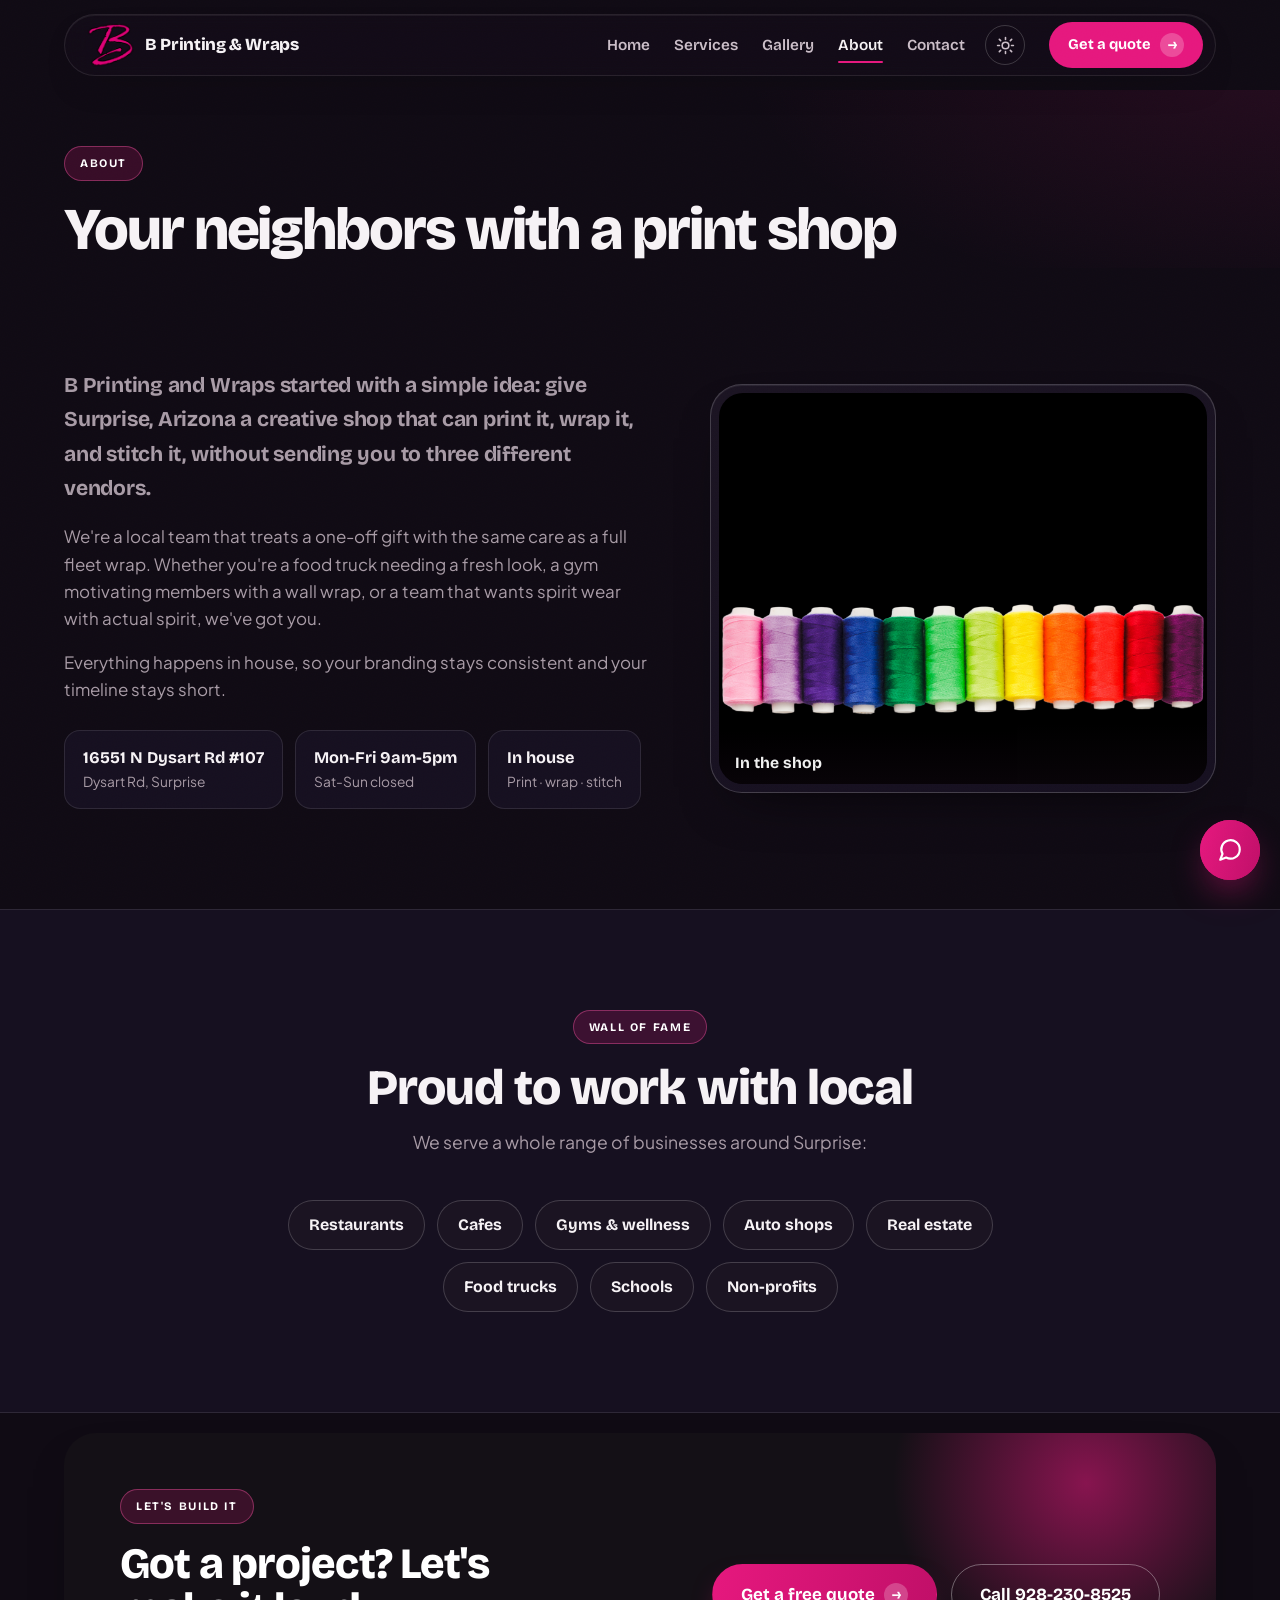
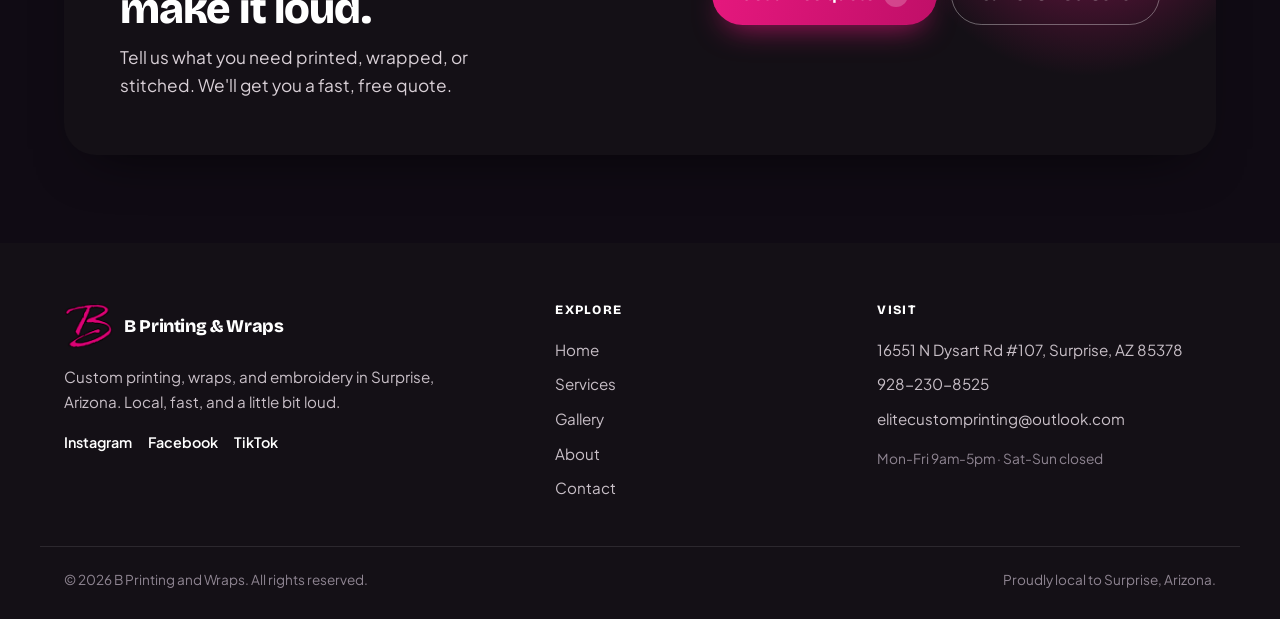
==== about.html @ 2b303f21 "Services page: replace alternating rows with a 2-up .prod-grid of product cards (1-col on mobile) - " ====
<!doctype html><html lang="en"><head>
<meta charset="utf-8"><meta name="viewport" content="width=device-width,initial-scale=1">
<title>About | B Printing and Wraps</title><meta name="description" content="B Printing and Wraps is a local print, wrap, and embroidery shop in Surprise, Arizona. Meet the team behind the work.">
<link rel="canonical" href="https://bwraps1.com/about.html">
<meta name="robots" content="index,follow">
<meta property="og:title" content="About | B Printing and Wraps"><meta property="og:description" content="B Printing and Wraps is a local print, wrap, and embroidery shop in Surprise, Arizona. Meet the team behind the work.">
<meta property="og:type" content="website"><meta property="og:url" content="https://bwraps1.com/about.html">
<meta property="og:site_name" content="B Printing and Wraps"><meta property="og:image" content="https://bwraps1.com/assets/storefront.jpg">
<meta property="og:locale" content="en_US"><meta name="theme-color" content="#e6187e">
<meta name="twitter:card" content="summary_large_image">
<meta name="twitter:title" content="About | B Printing and Wraps"><meta name="twitter:description" content="B Printing and Wraps is a local print, wrap, and embroidery shop in Surprise, Arizona. Meet the team behind the work.">
<meta name="twitter:image" content="https://bwraps1.com/assets/storefront.jpg">
<link rel="icon" href="assets/logo-az.png">
<link rel="preconnect" href="https://fonts.googleapis.com">
<link rel="preconnect" href="https://fonts.gstatic.com" crossorigin>
<link href="https://fonts.googleapis.com/css2?family=Bricolage+Grotesque:opsz,wght@12..96,600;12..96,700;12..96,800&family=Plus+Jakarta+Sans:wght@400;500;600;700&display=swap" rel="stylesheet">
<link rel="stylesheet" href="styles.css?v=26">
<script type="application/ld+json">{"@context":"https://schema.org","@type":["LocalBusiness","Store"],"@id":"https://bwraps1.com/#business","name":"B Printing and Wraps","description":"Custom printing, wraps, and embroidery in Surprise, Arizona.","image":"https://bwraps1.com/assets/storefront.jpg","logo":"https://bwraps1.com/assets/logo-mark.png","url":"https://bwraps1.com/","telephone":"+19282308525","email":"elitecustomprinting@outlook.com","priceRange":"$$","address":{"@type":"PostalAddress","streetAddress":"16551 N Dysart Rd #107","addressLocality":"Surprise","addressRegion":"AZ","postalCode":"85378","addressCountry":"US"},"areaServed":{"@type":"City","name":"Surprise"},"hasMap":"https://maps.app.goo.gl/eGQwKDuvYefatZDTA","openingHoursSpecification":[{"@type":"OpeningHoursSpecification","dayOfWeek":["Monday","Tuesday","Wednesday","Thursday","Friday"],"opens":"09:00","closes":"17:00"}],"sameAs":["https://www.instagram.com/bprinting_/","https://www.facebook.com/bprintingandwraps","https://www.tiktok.com/@luckstitch"],"aggregateRating":{"@type":"AggregateRating","ratingValue":"5.0","reviewCount":"20"}}</script>
<script>(function(){try{var t=localStorage.getItem("theme")||"dark";document.documentElement.setAttribute("data-theme",t);}catch(e){}})();</script>
</head><body class="about">
<a class="skip" href="#main">Skip to content</a><div class="nav-shell"><header class="nav"><div class="nav-in">
  <a class="brand " href="index.html" aria-label="B Printing and Wraps home"><img src="assets/logo-mark.png" alt="" width="863" height="810"><span class="brand-name">B&nbsp;Printing&nbsp;&amp;&nbsp;Wraps</span></a>
  <nav class="nav-links"><a href="index.html">Home</a><a href="services.html">Services</a><a href="gallery.html">Gallery</a><a href="about.html" class="active">About</a><a href="contact.html">Contact</a></nav>
  <button class="theme-toggle" type="button" aria-label="Toggle dark mode" title="Toggle theme"><svg class="sun" viewBox="0 0 24 24" aria-hidden="true"><circle cx="12" cy="12" r="4.2"/><path d="M12 2v2.4M12 19.6V22M4.2 4.2l1.7 1.7M18.1 18.1l1.7 1.7M2 12h2.4M19.6 12H22M4.2 19.8l1.7-1.7M18.1 5.9l1.7-1.7"/></svg><svg class="moon" viewBox="0 0 24 24" aria-hidden="true"><path d="M20 14.5A8 8 0 1 1 9.5 4a6.5 6.5 0 0 0 10.5 10.5Z"/></svg></button>
  <a class="btn btn-primary btn-sm nav-cta cta-anim" href="contact.html">Get a quote<span class="btn-ic">&rarr;</span></a>
  <button class="burger" aria-label="Menu" aria-expanded="false"><span></span><span></span><span></span></button>
</div></header></div>
<div class="mobile-menu" id="mobile-menu"><a href="index.html">Home</a><a href="services.html">Services</a><a href="gallery.html">Gallery</a><a href="about.html">About</a><a href="contact.html">Contact</a><a class="btn btn-primary cta-anim" href="contact.html">Get a quote<span class="btn-ic">&rarr;</span></a></div>
<main id="main">
<section class="page-hero"><div class="wrap reveal">
  <span class="eyebrow">About</span><h1>Your neighbors with a print shop</h1>
</div></section>
<section class="section"><div class="wrap about-in">
  <div class="about-copy reveal">
    <p class="lead">B Printing and Wraps started with a simple idea: give Surprise, Arizona a creative shop that can print it, wrap it, and stitch it, without sending you to three different vendors.</p>
    <p>We're a local team that treats a one-off gift with the same care as a full fleet wrap. Whether you're a food truck needing a fresh look, a gym motivating members with a wall wrap, or a team that wants spirit wear with actual spirit, we've got you.</p>
    <p>Everything happens in house, so your branding stays consistent and your timeline stays short.</p>
    <div class="about-facts">
      <div><strong>16551 N Dysart Rd #107</strong><span>Dysart Rd, Surprise</span></div>
      <div><strong>Mon-Fri 9am-5pm</strong><span>Sat-Sun closed</span></div>
      <div><strong>In house</strong><span>Print · wrap · stitch</span></div>
    </div>
  </div>
  <div class="about-art reveal d1"><div class="art-frame"><figure class="tile" data-cat="embroidery">
      <img src="assets/emb-thread.png" alt="In the shop" loading="lazy">
      <figcaption>In the shop</figcaption></figure></div></div>
</div></section>
<section class="section band"><div class="wrap">
  <div class="sec-head center reveal"><span class="eyebrow">Wall of Fame</span><h2>Proud to work with local</h2>
    <p>We serve a whole range of businesses around Surprise:</p></div>
  <div class="fame reveal"><span class="fame-chip">Restaurants</span><span class="fame-chip">Cafes</span><span class="fame-chip">Gyms & wellness</span><span class="fame-chip">Auto shops</span><span class="fame-chip">Real estate</span><span class="fame-chip">Food trucks</span><span class="fame-chip">Schools</span><span class="fame-chip">Non-profits</span></div>
</div></section>
</main><section class="cta-band"><div class="wrap"><div class="cta-card reveal">
  <div class="cta-copy">
    <span class="eyebrow eyebrow-light">Let's build it</span>
    <h2>Got a project? Let's make it loud.</h2>
    <p>Tell us what you need printed, wrapped, or stitched. We'll get you a fast, free quote.</p>
  </div>
  <div class="cta-btns"><a class="btn btn-glow btn-lg cta-anim" href="contact.html">Get a free quote<span class="btn-ic">&rarr;</span></a>
  <a class="btn btn-ghost-light btn-lg" href="tel:+19282308525">Call 928-230-8525</a></div>
</div></div></section><footer><div class="wrap foot-grid">
  <div class="foot-brand">
    <a class="brand brand-foot" href="index.html" aria-label="B Printing and Wraps home"><img src="assets/logo-mark.png" alt="" width="863" height="810"><span class="brand-name">B&nbsp;Printing&nbsp;&amp;&nbsp;Wraps</span></a>
    <p>Custom printing, wraps, and embroidery in Surprise, Arizona. Local, fast, and a little bit loud.</p>
    <div class="foot-social">
      <a href="https://www.instagram.com/bprinting_/" target="_blank" rel="noopener" aria-label="Instagram">Instagram</a>
      <a href="https://www.facebook.com/bprintingandwraps" target="_blank" rel="noopener" aria-label="Facebook">Facebook</a>
      <a href="https://www.tiktok.com/@luckstitch" target="_blank" rel="noopener" aria-label="TikTok">TikTok</a>
    </div>
  </div>
  <div class="foot-col"><h5>Explore</h5><a href="index.html">Home</a><a href="services.html">Services</a><a href="gallery.html">Gallery</a><a href="about.html">About</a><a href="contact.html">Contact</a></div>
  <div class="foot-col"><h5>Visit</h5>
    <a href="https://maps.app.goo.gl/eGQwKDuvYefatZDTA" target="_blank" rel="noopener">16551 N Dysart Rd #107, Surprise, AZ 85378</a>
    <a href="tel:+19282308525">928-230-8525</a>
    <a href="mailto:elitecustomprinting@outlook.com">elitecustomprinting@outlook.com</a>
    <span class="foot-note">Mon-Fri 9am-5pm &middot; Sat-Sun closed</span>
  </div>
</div>
<div class="legal wrap"><span>&copy; 2026 B Printing and Wraps. All rights reserved.</span><span>Proudly local to Surprise, Arizona.</span></div>
</footer>
<div class="cw" id="cw">
  <div class="cw-nudge" id="cw-nudge" hidden>
    <button class="cw-nudge-x" id="cw-nudge-x" type="button" aria-label="Dismiss">&times;</button>
    <button class="cw-nudge-open" id="cw-nudge-open" type="button">Questions about pricing or turnaround? I can help &#128075;</button>
  </div>
  <button class="cw-bubble" id="cw-bubble" type="button" aria-label="Open the B Printing assistant" aria-expanded="false" aria-controls="cw-panel">
    <svg class="cw-i cw-i-chat" viewBox="0 0 24 24" aria-hidden="true"><path d="M21 11.5a8.5 8.5 0 0 1-12.6 7.4L3 21l2.1-5.4A8.5 8.5 0 1 1 21 11.5Z"/></svg>
    <svg class="cw-i cw-i-x" viewBox="0 0 24 24" aria-hidden="true"><path d="M6 6l12 12M18 6L6 18"/></svg>
  </button>
  <div class="cw-panel" id="cw-panel" role="dialog" aria-modal="false" aria-labelledby="cw-title" hidden>
    <div class="cw-head">
      <span class="cw-avatar" aria-hidden="true">B</span>
      <div class="cw-head-t"><strong id="cw-title">B Printing Assistant</strong><span><span class="cw-dot"></span> Ask about pricing, services, or hours</span></div>
      <button class="cw-x-btn" id="cw-close" type="button" aria-label="Close chat"><svg viewBox="0 0 24 24" aria-hidden="true"><path d="M6 6l12 12M18 6L6 18"/></svg></button>
    </div>
    <div class="cw-log" id="cw-log" role="log" aria-live="polite" aria-label="Chat messages"></div>
    <form class="cw-form" id="cw-form" autocomplete="off">
      <label for="cw-input" class="sr-only">Type your message</label>
      <input id="cw-input" class="cw-input" type="text" placeholder="Type your message..." maxlength="600" autocomplete="off">
      <button class="cw-send" id="cw-send" type="submit" aria-label="Send message"><svg viewBox="0 0 24 24" aria-hidden="true"><path d="M5 12h14M13 6l6 6-6 6"/></svg></button>
    </form>
    <p class="cw-note">Demo assistant. Don't share passwords or card numbers.</p>
  </div>
</div>
<script src="app.js?v=3"></script>
<script src="chat.js?v=4"></script></body></html>
---- styles.css ----
/* B Printing and Wraps - theme v2: electric pink + ink + warm white, photo-forward.
   Palette pulled from the real logo (hot magenta script "B" + black). */
*{margin:0;padding:0;box-sizing:border-box}
:root{
  color-scheme:light;
  --ink:#151016; --ink-soft:#3a3340; --paper:#ffffff; --surface:#ffffff; --paper2:#faf6f8; --band:#fdeef6; --night:#141016;
  --nav-bg:rgba(255,255,255,.72); --nav-border:rgba(255,255,255,.7); --btn-solid:var(--ink);
  --pink:#e6187e; --pink-deep:#c00f68; --pink-soft:#ff5aa8; --az:#c8102e; --copper:#c26a1b;
  --muted:#726a76; --line:#efe7ed; --line-2:#e6dbe4;
  --disp:'Bricolage Grotesque',system-ui,sans-serif; --body:'Plus Jakarta Sans',system-ui,sans-serif;
  --wrap:1200px; --r:16px; --r-lg:24px; --r-xl:32px;
  --ease:cubic-bezier(.22,.61,.36,1); --spring:cubic-bezier(.34,1.56,.64,1);
  --grad:linear-gradient(105deg,var(--pink),var(--pink-deep));
  --shadow:0 22px 50px -28px rgba(60,20,45,.4);
  --shadow-soft:0 14px 40px -24px rgba(60,20,45,.35);
}
html{scroll-behavior:smooth}
body{font-family:var(--body);color:var(--ink);background:var(--paper);line-height:1.62;-webkit-font-smoothing:antialiased;overflow-x:hidden}
/* subtle film-grain overlay for premium physical texture (fixed, non-interactive) */
body::after{content:"";position:fixed;inset:0;pointer-events:none;z-index:9999;opacity:.035;mix-blend-mode:soft-light;
  background-image:url("data:image/svg+xml,%3Csvg xmlns='http://www.w3.org/2000/svg' width='150' height='150'%3E%3Cfilter id='n'%3E%3CfeTurbulence type='fractalNoise' baseFrequency='0.8' numOctaves='2' stitchTiles='stitch'/%3E%3C/filter%3E%3Crect width='100%25' height='100%25' filter='url(%23n)'/%3E%3C/svg%3E")}
:root[data-theme="dark"] body::after{opacity:.06}
.wrap{max-width:var(--wrap);margin:0 auto;padding:0 24px}
h1,h2,h3,h4,h5{font-family:var(--disp);line-height:1.04;letter-spacing:-.02em;font-weight:800}
a{color:inherit;text-decoration:none}
img{max-width:100%;display:block}
.center{text-align:center}
section{scroll-margin-top:92px}
.skip{position:absolute;left:-999px;top:0;background:var(--ink);color:#fff;padding:10px 16px;border-radius:0 0 10px 0;z-index:200}
.skip:focus{left:0}
:focus-visible{outline:2.5px solid var(--pink);outline-offset:3px;border-radius:6px}

/* ---- buttons ---- */
.btn{position:relative;display:inline-flex;align-items:center;gap:9px;font-family:var(--disp);font-weight:700;font-size:.98rem;
  padding:13px 22px;border-radius:100px;border:1.5px solid transparent;cursor:pointer;
  transition:transform .4s var(--ease),box-shadow .4s var(--ease),background .3s,color .3s;will-change:transform}
.btn-sm{padding:10px 18px;font-size:.92rem}
.btn-lg{padding:16px 28px;font-size:1.06rem}
.btn-ic{display:inline-grid;place-items:center;width:24px;height:24px;border-radius:100px;background:rgba(255,255,255,.22);
  font-size:.9rem;transition:transform .4s var(--spring)}
.btn:hover .btn-ic{transform:translate(3px,-1px)}
.btn:active{transform:scale(.97)}
.btn-primary{background:var(--btn-solid);color:#fff}
.btn-primary:hover{background:var(--pink);box-shadow:0 16px 32px -14px rgba(230,24,126,.6);transform:translateY(-2px)}
.btn-glow{background:var(--grad);color:#fff;box-shadow:0 14px 30px -12px rgba(230,24,126,.7)}
.btn-glow:hover{transform:translateY(-2px);box-shadow:0 20px 40px -12px rgba(230,24,126,.85)}
.btn-ghost{background:transparent;border-color:var(--line-2);color:var(--ink)}
.btn-ghost:hover{border-color:var(--ink);transform:translateY(-2px)}
.btn-ghost .btn-ic{background:rgba(21,16,22,.08)}
.btn-ghost-light{background:transparent;border-color:rgba(255,255,255,.35);color:#fff}
.btn-ghost-light:hover{background:rgba(255,255,255,.12);transform:translateY(-2px)}
.btn-dark{background:var(--btn-solid);color:#fff}
.btn-dark:hover{background:var(--pink);transform:translateY(-2px);box-shadow:0 16px 32px -14px rgba(230,24,126,.6)}

/* ---- nav (floating glass pill) ---- */
.nav-shell{position:sticky;top:0;z-index:100;padding:14px 0;pointer-events:none}
.nav{max-width:var(--wrap);margin:0 auto;pointer-events:auto}
.nav-in{display:flex;align-items:center;gap:20px;height:62px;padding:0 12px 0 22px;margin:0 24px;
  background:var(--nav-bg);backdrop-filter:blur(16px) saturate(1.4);-webkit-backdrop-filter:blur(16px) saturate(1.4);
  border:1px solid var(--nav-border);box-shadow:var(--shadow-soft),inset 0 1px 0 rgba(255,255,255,.6);border-radius:100px}
.brand{display:inline-flex;align-items:center;gap:11px}
.brand img{height:44px;width:auto}
.brand-name{font-family:var(--disp);font-weight:800;font-size:1.06rem;letter-spacing:-.02em;color:var(--ink);line-height:1.05;white-space:nowrap}
.nav-links{display:flex;align-items:center;gap:24px;margin-left:auto}
.nav-links a{font-family:var(--disp);font-weight:600;color:var(--ink-soft);font-size:.96rem;position:relative;transition:color .25s}
.nav-links a::after{content:"";position:absolute;left:0;right:100%;bottom:-6px;height:2px;background:var(--pink);border-radius:2px;transition:right .3s var(--ease)}
.nav-links a:hover,.nav-links a.active{color:var(--ink)}
.nav-links a:hover::after,.nav-links a.active::after{right:0}
.nav-cta{margin-left:4px}
.burger{display:none;flex-direction:column;gap:5px;background:none;border:0;cursor:pointer;padding:10px}
.burger span{width:24px;height:2.5px;background:var(--ink);border-radius:2px;transition:.35s var(--ease)}
.mobile-menu{display:none;flex-direction:column;gap:2px;padding:14px 32px 24px;background:var(--surface);backdrop-filter:blur(16px);border-bottom:1px solid var(--line);position:sticky;top:90px;z-index:99}
.mobile-menu a:not(.btn){padding:13px 0;font-family:var(--disp);font-weight:600;border-bottom:1px solid var(--line)}
.mobile-menu .btn{margin-top:14px;justify-content:center}
body.menu-open .mobile-menu{display:flex}
body.menu-open .burger span:nth-child(1){transform:translateY(7.5px) rotate(45deg)}
body.menu-open .burger span:nth-child(2){opacity:0}
body.menu-open .burger span:nth-child(3){transform:translateY(-7.5px) rotate(-45deg)}

/* ---- shared bits ---- */
.eyebrow{display:inline-flex;align-items:center;gap:8px;font-family:var(--disp);font-weight:700;font-size:.72rem;letter-spacing:.14em;text-transform:uppercase;
  color:var(--pink-deep);background:var(--band);border:1px solid rgba(230,24,126,.3);padding:7px 15px;border-radius:100px;margin-bottom:18px}
.eyebrow .dot{width:7px;height:7px;border-radius:100px;background:var(--pink);box-shadow:0 0 0 4px rgba(230,24,126,.18)}
.eyebrow-light{color:#fff;background:rgba(255,255,255,.15);border-color:rgba(255,255,255,.25)}
[data-theme="dark"] .eyebrow{color:#fff;background:rgba(230,24,126,.18);border-color:rgba(255,90,168,.4)}
.section{padding:100px 0}
.band{background:var(--paper2);border-block:1px solid var(--line)}
.sec-head{margin-bottom:44px}
.sec-head.center{text-align:center}
.sec-head h2{font-size:clamp(2rem,4.6vw,3.1rem);text-wrap:balance}
.sec-head p{color:var(--muted);font-size:1.1rem;margin-top:14px;max-width:64ch}
.sec-head.center p{margin-inline:auto}
.sample-note{font-size:.9rem;color:var(--pink-deep);font-weight:600}

/* ---- hero ---- */
.hero{position:relative;overflow:hidden;padding:40px 0 20px;
  background:radial-gradient(1100px 520px at 12% -8%,rgba(230,24,126,.10),transparent 58%),radial-gradient(900px 480px at 102% 4%,rgba(255,90,168,.12),transparent 55%)}
.hero::before,.hero::after{content:"";position:absolute;border-radius:50%;filter:blur(70px);z-index:0;pointer-events:none}
.hero::before{width:400px;height:400px;background:rgba(230,24,126,.14);top:-140px;left:-90px}
.hero::after{width:340px;height:340px;background:rgba(255,90,168,.16);top:-40px;right:-70px}
.hero-in{position:relative;z-index:1}
/* padding-block (not the shorthand) so .wrap's side padding survives - the shorthand
   was zeroing it out and letting hero content run off both screen edges on mobile */
.hero-in{display:grid;grid-template-columns:1.06fr .94fr;gap:56px;align-items:center;padding-block:56px 72px}
.hero-copy h1{font-size:clamp(2.6rem,6vw,4.5rem);letter-spacing:-.035em;margin:8px 0 20px;text-wrap:balance}
.hero-copy .hl{color:var(--pink);position:relative;white-space:nowrap}
.hero-copy>p{font-size:1.18rem;color:var(--muted);max-width:46ch}
/* hero "come see us" invite: label + maps-linked address + hours */
.hero-visit{margin-top:20px;display:flex;flex-direction:column;gap:2px;line-height:1.5}
.hero-visit strong{font-family:var(--disp);font-weight:800;font-size:.76rem;letter-spacing:.12em;text-transform:uppercase;color:var(--pink-deep);margin-bottom:5px}
[data-theme="dark"] .hero-visit strong{color:var(--pink-soft)}
.hero-visit a{color:var(--ink);font-weight:600;transition:color .25s}
.hero-visit a:hover{color:var(--pink)}
.hero-visit span{color:var(--muted);font-size:.95rem}
.hero-btns{display:flex;gap:14px;flex-wrap:wrap;margin:28px 0 24px}
.hero-strip{display:flex;flex-wrap:wrap;gap:9px}
.hero-strip span{font-family:var(--disp);font-weight:600;font-size:.85rem;background:var(--surface);border:1px solid var(--line-2);padding:8px 15px;border-radius:100px;box-shadow:var(--shadow-soft)}
/* hero art: bezel-framed real photo + floating accents */
.hero-art{position:relative}
.hero-frame{padding:8px;background:linear-gradient(160deg,var(--surface),var(--paper2));border:1px solid var(--line-2);
  border-radius:var(--r-xl);box-shadow:var(--shadow);transform:rotate(1.4deg);transition:transform .6s var(--ease)}
.hero-frame img{border-radius:calc(var(--r-xl) - 8px);aspect-ratio:4/3;object-fit:cover;width:100%;height:auto}
.hero-art:hover .hero-frame{transform:rotate(0)}
.hero-badge{position:absolute;left:-18px;bottom:-22px;display:flex;align-items:center;gap:10px;background:var(--surface);padding:10px 16px 10px 10px;
  border-radius:100px;box-shadow:var(--shadow);border:1px solid var(--line);font-family:var(--disp);font-weight:700;font-size:.8rem;line-height:1.1}
.hero-badge img{width:38px;height:38px}
.hero-chip{position:absolute;right:-16px;top:-18px;width:120px;height:120px;padding:6px;background:var(--surface);border-radius:22px;box-shadow:var(--shadow);border:1px solid var(--line);transform:rotate(-5deg);transition:transform .6s var(--spring)}
.hero-chip img{width:100%;height:100%;object-fit:cover;border-radius:16px}
.hero-art:hover .hero-chip{transform:rotate(0) scale(1.04)}

/* ---- brands strip (infinite marquee, uniform white chips) ---- */
.brands{padding:30px 0;border-block:1px solid var(--line);background:var(--paper2)}
.brands-in{display:flex;align-items:center;gap:26px}
.brands-label{font-family:var(--disp);font-weight:700;font-size:.8rem;letter-spacing:.06em;text-transform:uppercase;color:var(--muted);white-space:nowrap;flex-shrink:0}
.brands-marquee{overflow:hidden;flex:1;-webkit-mask-image:linear-gradient(90deg,transparent,#000 5%,#000 95%,transparent);mask-image:linear-gradient(90deg,transparent,#000 5%,#000 95%,transparent)}
.brands-track{display:flex;align-items:center;gap:18px;width:max-content}
.brand-chip{display:grid;place-items:center;height:58px;min-width:132px;padding:0 22px;background:#fff;border:1px solid var(--line-2);
  border-radius:13px;box-shadow:0 6px 18px -12px rgba(0,0,0,.28);transition:transform .3s var(--ease),box-shadow .3s var(--ease)}
.brand-chip:hover{transform:translateY(-3px);box-shadow:0 12px 26px -12px rgba(0,0,0,.3)}
.brand-chip img{height:30px;width:auto;display:block}
.brand-chip-txt{font-family:var(--disp);font-weight:700;font-size:1.02rem;color:#1a1420;white-space:nowrap;letter-spacing:-.01em}

/* ---- photo tiles ---- */
.tile{position:relative;border-radius:var(--r-lg);overflow:hidden;background:var(--paper2);box-shadow:var(--shadow-soft);isolation:isolate;cursor:default}
.tile img{width:100%;height:100%;object-fit:cover;aspect-ratio:4/3;transition:transform .7s var(--ease)}
.tile figcaption{position:absolute;left:0;right:0;bottom:0;padding:26px 16px 14px;color:#fff;font-family:var(--disp);font-weight:700;font-size:.98rem;
  background:linear-gradient(to top,rgba(12,6,12,.82),transparent);transform:translateY(6px);opacity:.94;transition:transform .4s var(--ease),opacity .4s}
.tile[role="button"]{cursor:zoom-in}
.tile[data-full]::after{content:"⤢";position:absolute;top:12px;right:12px;width:32px;height:32px;display:grid;place-items:center;
  border-radius:100px;background:rgba(255,255,255,.9);color:var(--ink);font-size:.95rem;opacity:0;transform:scale(.8);transition:.3s var(--spring)}
.tile:hover img{transform:scale(1.06)}
.tile:hover figcaption{transform:translateY(0)}
.tile:hover[data-full]::after{opacity:1;transform:scale(1)}

/* ---- service grid (home) ---- */
.svc-grid{display:grid;grid-template-columns:repeat(4,1fr);gap:18px}
.svc{display:block;background:var(--surface);border:1px solid var(--line);border-radius:var(--r-lg);padding:28px 24px 24px;
  transition:transform .4s var(--ease),box-shadow .4s var(--ease),border-color .3s;position:relative;overflow:hidden}
.svc::before{content:"";position:absolute;inset:0 0 auto 0;height:3px;background:var(--grad);transform:scaleX(0);transform-origin:left;transition:transform .45s var(--ease)}
.svc:hover{transform:translateY(-6px);box-shadow:var(--shadow);border-color:transparent}
.svc:hover::before{transform:scaleX(1)}
/* nested "double-bezel" icon badge: outer shell (surface + hairline) + inner core (band, concentric radius) */
.ic-badge{position:relative;width:54px;height:54px;border-radius:16px;display:grid;place-items:center;margin-bottom:18px;
  background:var(--surface);border:1px solid var(--line-2);box-shadow:var(--shadow-soft),inset 0 1px 0 rgba(255,255,255,.55);color:var(--pink-deep)}
.ic-badge::before{content:"";position:absolute;inset:4px;border-radius:12px;background:linear-gradient(150deg,var(--band),transparent);z-index:0}
.ic-svg{position:relative;z-index:1;width:26px;height:26px}
.ic-badge-lg{width:62px;height:62px;border-radius:18px}
.ic-badge-lg::before{border-radius:14px}
.ic-badge-lg .ic-svg{width:29px;height:29px}
[data-theme="dark"] .ic-badge{box-shadow:var(--shadow-soft),inset 0 1px 0 rgba(255,255,255,.08)}
.svc h3{font-size:1.24rem;margin-bottom:8px}
.svc p{color:var(--muted);font-size:.96rem}
.svc-more{display:inline-flex;align-items:center;gap:6px;margin-top:16px;font-family:var(--disp);font-weight:700;color:var(--pink-deep);font-size:.9rem}
.svc-more .btn-ic{width:20px;height:20px;background:var(--band);color:var(--pink-deep)}

/* ---- gallery ---- */
.gal-grid{display:grid;grid-template-columns:repeat(3,1fr);gap:16px}
.gal-teaser{margin-bottom:32px}
.gal-masonry .tile:nth-child(7n+1){grid-row:span 2}
.gal-masonry .tile:nth-child(7n+1) img{aspect-ratio:4/5}
.gfilters{display:flex;flex-wrap:wrap;gap:10px;justify-content:center;margin-bottom:34px}
.gfilter{font-family:var(--disp);font-weight:700;font-size:.9rem;padding:10px 20px;border-radius:100px;border:1.5px solid var(--line-2);background:var(--surface);color:var(--ink);cursor:pointer;transition:.3s var(--ease)}
.gfilter:hover{border-color:var(--pink);color:var(--pink-deep)}
.gfilter.active{background:var(--btn-solid);color:#fff;border-color:var(--btn-solid)}
.tile.hide{display:none}

/* ---- lightbox ---- */
.lightbox{position:fixed;inset:0;z-index:150;display:none;place-items:center;padding:5vw;
  background:rgba(12,6,12,.86);backdrop-filter:blur(10px);opacity:0;transition:opacity .35s var(--ease)}
.lightbox.on{display:grid;opacity:1}
.lightbox img{max-width:100%;max-height:90vh;border-radius:var(--r);box-shadow:0 30px 80px -20px rgba(0,0,0,.6)}
.lb-close{position:absolute;top:22px;right:26px;width:48px;height:48px;border-radius:100px;border:0;background:rgba(255,255,255,.14);color:#fff;font-size:1.8rem;cursor:pointer;transition:.3s}
.lb-close:hover{background:rgba(255,255,255,.28);transform:rotate(90deg)}

/* ---- features ---- */
.feat-grid{display:grid;grid-template-columns:repeat(4,1fr);gap:18px}
.feat{background:var(--paper2);border:1px solid var(--line);border-radius:var(--r-lg);padding:28px 24px;transition:transform .4s var(--ease),background .3s}
.feat:hover{transform:translateY(-4px);background:var(--surface);box-shadow:var(--shadow-soft)}
.feat h3{font-size:1.12rem;margin-bottom:6px}
.feat p{color:var(--muted);font-size:.94rem}

/* ---- industries ---- */
.ind-grid{display:grid;grid-template-columns:repeat(4,1fr);gap:16px;margin-bottom:28px}
.ind{position:relative;border-radius:var(--r-lg);overflow:hidden;box-shadow:var(--shadow-soft)}
.ind img{width:100%;aspect-ratio:1;object-fit:cover;transition:transform .7s var(--ease)}
.ind figcaption{position:absolute;left:0;right:0;bottom:0;padding:22px 14px 12px;color:#fff;font-family:var(--disp);font-weight:700;
  background:linear-gradient(to top,rgba(12,6,12,.82),transparent)}
.ind:hover img{transform:scale(1.06)}

/* ---- testimonials ---- */
.tst-grid{display:grid;grid-template-columns:repeat(3,1fr);gap:18px}
.tst{background:var(--surface);border:1px solid var(--line);border-radius:var(--r-lg);padding:28px;box-shadow:var(--shadow-soft)}
.tst-stars{color:var(--pink);letter-spacing:2px;margin-bottom:12px}
.tst p{font-size:1.02rem;margin-bottom:16px}
.tst cite{font-family:var(--disp);font-weight:700;font-style:normal;display:flex;flex-direction:column}
.tst cite span{color:var(--muted);font-weight:500;font-size:.88rem}

/* ---- cta band ---- */
.cta-band{padding:20px 0 88px}
.cta-card{position:relative;overflow:hidden;background:var(--night);color:#fff;border-radius:var(--r-xl);padding:56px;
  display:flex;align-items:center;justify-content:space-between;gap:32px;flex-wrap:wrap;box-shadow:var(--shadow)}
.cta-card::before{content:"";position:absolute;width:420px;height:420px;right:-80px;top:-160px;border-radius:100px;
  background:radial-gradient(circle,rgba(230,24,126,.55),transparent 65%)}
.cta-copy{position:relative;max-width:32ch}
.cta-copy h2{font-size:clamp(1.9rem,4vw,2.7rem)}
.cta-copy p{color:#d8cfd6;margin-top:12px;font-size:1.08rem}
.cta-btns{position:relative;display:flex;gap:14px;flex-wrap:wrap}

/* ---- page hero (inner pages) ---- */
.page-hero{padding:56px 0 8px;background:radial-gradient(900px 420px at 100% -20%,rgba(230,24,126,.1),transparent 60%)}
.page-hero h1{font-size:clamp(2.3rem,5.5vw,3.7rem);letter-spacing:-.035em;text-wrap:balance}
.page-hero p{color:var(--muted);font-size:1.16rem;margin-top:14px;max-width:60ch}

/* ---- service rows (services page) ---- */
.svc-row-in{display:grid;grid-template-columns:1fr 1fr;gap:52px;align-items:center}
.svc-row-flip .svc-row-art{order:2}
.art-frame{padding:8px;background:linear-gradient(160deg,var(--surface),var(--paper2));border:1px solid var(--line-2);border-radius:var(--r-xl);box-shadow:var(--shadow)}
.art-frame .tile{box-shadow:none;border-radius:calc(var(--r-xl) - 8px)}
.art-frame .tile img{aspect-ratio:5/4}
.svc-row-copy h2{font-size:clamp(1.9rem,4vw,2.7rem);margin:6px 0 14px}
.svc-row-copy>p{color:var(--muted);font-size:1.1rem;margin-bottom:20px}
.ticks{list-style:none;margin-bottom:26px;display:grid;gap:10px}
.ticks li{padding-left:30px;position:relative;font-weight:500}
.ticks li::before{content:"";position:absolute;left:0;top:2px;width:20px;height:20px;border-radius:100px;background:var(--band);
  background-image:url("data:image/svg+xml,%3Csvg xmlns='http://www.w3.org/2000/svg' viewBox='0 0 24 24' fill='none' stroke='%23e6187e' stroke-width='3.5' stroke-linecap='round' stroke-linejoin='round'%3E%3Cpath d='M20 6L9 17l-5-5'/%3E%3C/svg%3E");background-size:13px;background-repeat:no-repeat;background-position:center}
/* ---- services product grid (2-up cards, the core of the services page) ---- */
.prod-grid{display:grid;grid-template-columns:repeat(2,1fr);gap:22px}
.prod-card{scroll-margin-top:100px;display:flex;flex-direction:column;background:var(--surface);border:1px solid var(--line);
  border-radius:var(--r-xl);overflow:hidden;box-shadow:var(--shadow-soft);transition:transform .4s var(--ease),box-shadow .4s var(--ease),border-color .3s}
.prod-card:hover{transform:translateY(-5px);box-shadow:var(--shadow);border-color:transparent}
.prod-img{overflow:hidden}
.prod-img img{width:100%;aspect-ratio:16/10;object-fit:cover;transition:transform .7s var(--ease)}
.prod-card:hover .prod-img img{transform:scale(1.05)}
.prod-body{display:flex;flex-direction:column;flex:1;padding:28px 28px 30px}
.prod-body .ic-badge{margin-bottom:16px}
.prod-body h2{font-size:clamp(1.5rem,2.6vw,2rem);margin-bottom:10px}
.prod-body>p{color:var(--muted);font-size:1.02rem;margin-bottom:18px}
.prod-body .ticks{margin-bottom:20px}
.prod-body .ideal{margin-bottom:24px}
.prod-body .btn{margin-top:auto;align-self:flex-start}
[data-theme="dark"] .prod-card:hover{box-shadow:var(--shadow),inset 0 1px 0 rgba(255,255,255,.07)}

/* use-case showcase (services page) */
.usecase-grid{display:grid;grid-template-columns:repeat(4,1fr);gap:16px}
.usecase{position:relative;border-radius:var(--r-lg);overflow:hidden;box-shadow:var(--shadow-soft)}
.usecase img{width:100%;aspect-ratio:4/5;object-fit:cover;transition:transform .7s var(--ease)}
.usecase:hover img{transform:scale(1.05)}
.usecase figcaption{position:absolute;left:0;right:0;bottom:0;padding:28px 16px 16px;color:#fff;display:flex;flex-direction:column;gap:3px;
  background:linear-gradient(to top,rgba(12,6,12,.9),rgba(12,6,12,.4) 55%,transparent)}
.usecase figcaption strong{font-family:var(--disp);font-weight:800;font-size:1.08rem}
.usecase figcaption span{font-size:.86rem;opacity:.92;line-height:1.35}

/* stats trust band (gallery page) */
.stats{display:grid;grid-template-columns:repeat(4,1fr);gap:16px;text-align:center}
.stat{background:var(--surface);border:1px solid var(--line);border-radius:var(--r-lg);padding:28px 18px;box-shadow:var(--shadow-soft)}
.stat strong{display:block;font-family:var(--disp);font-weight:800;font-size:2.1rem;color:var(--pink-deep);line-height:1;letter-spacing:-.02em}
.stat span{color:var(--muted);font-size:.9rem;margin-top:8px;display:block}

/* "Ideal for" audience chips on service rows */
.ideal{display:flex;align-items:center;flex-wrap:wrap;gap:8px;margin-bottom:24px}
.ideal-label{font-family:var(--disp);font-weight:700;font-size:.7rem;letter-spacing:.1em;text-transform:uppercase;color:var(--muted);margin-right:2px}
.ideal-chip{font-family:var(--body);font-weight:600;font-size:.82rem;padding:5px 13px;border-radius:100px;background:var(--band);color:var(--pink-deep);border:1px solid var(--line-2)}

/* ---- about ---- */
.about-in{display:grid;grid-template-columns:1.08fr .92fr;gap:52px;align-items:center}
.about-copy .lead{font-size:1.32rem;font-family:var(--disp);font-weight:700;margin-bottom:18px;letter-spacing:-.01em}
.about-copy p{color:var(--muted);margin-bottom:16px;font-size:1.06rem}
.about-facts{display:flex;gap:12px;flex-wrap:wrap;margin-top:26px}
.about-facts div{background:var(--paper2);border:1px solid var(--line);border-radius:var(--r);padding:14px 18px;display:flex;flex-direction:column}
.about-facts strong{font-family:var(--disp);font-size:1.02rem}
.about-facts span{color:var(--muted);font-size:.86rem}
.fame{display:flex;flex-wrap:wrap;gap:12px;justify-content:center;max-width:780px;margin:28px auto 0}
.fame-chip{font-family:var(--disp);font-weight:700;background:var(--surface);border:1.5px solid var(--line-2);padding:11px 20px;border-radius:100px;transition:.3s var(--ease)}
.fame-chip:hover{border-color:var(--pink);color:var(--pink-deep);transform:translateY(-2px)}

/* ---- contact ---- */
.contact-in{display:grid;grid-template-columns:1.3fr .7fr;gap:36px;align-items:start}
.cform{background:var(--surface);border:1px solid var(--line);border-radius:var(--r-xl);padding:34px;display:grid;gap:16px;box-shadow:var(--shadow-soft)}
.cform label{font-family:var(--disp);font-weight:600;font-size:.9rem;display:grid;gap:7px;min-width:0}
.cform input,.cform select,.cform textarea{width:100%;min-width:0;font-family:var(--body);font-size:1rem;padding:13px 15px;border:1.5px solid var(--line-2);border-radius:12px;background:var(--paper2);color:var(--ink);transition:.25s}
.cform input:focus,.cform select:focus,.cform textarea:focus{outline:none;border-color:var(--pink);background:var(--surface);box-shadow:0 0 0 4px rgba(230,24,126,.1)}
.f-row{display:grid;grid-template-columns:1fr 1fr;gap:16px;min-width:0}
.cform button{justify-self:start;margin-top:4px}
.form-fine{font-family:var(--body);color:var(--muted);font-size:.9rem;font-weight:400}
.contact-side{display:grid;gap:14px}
.cside-card{background:var(--paper2);border:1px solid var(--line);border-radius:var(--r-lg);padding:22px}
.cside-card h3{font-size:.76rem;letter-spacing:.12em;text-transform:uppercase;color:var(--muted);margin-bottom:8px}
.cside-card p{font-size:.98rem}
.big-phone{font-family:var(--disp);font-weight:800;font-size:1.5rem;color:var(--pink-deep)}
.cside-social{display:flex;flex-direction:column;gap:6px}
.cside-social a,.cside-card>a{color:var(--pink-deep);font-weight:600;font-size:.96rem}
.map-sec{margin-top:8px}
.map-sec iframe{width:100%;height:380px;border:0;display:block;filter:grayscale(.2)}

/* ---- footer ---- */
footer{background:var(--night);color:#c8bfc7;padding:60px 0 28px}
.foot-grid{display:grid;grid-template-columns:1.6fr 1fr 1.2fr;gap:40px}
.brand-foot{margin-bottom:16px}
.brand-foot img{height:46px}
.brand-foot .brand-name{color:#fff;font-size:1.12rem}
.foot-brand p{max-width:36ch;font-size:.95rem}
.foot-social{display:flex;gap:16px;margin-top:16px}
.foot-social a{color:#fff;font-weight:600;font-size:.9rem;position:relative}
.foot-social a:hover{color:var(--pink-soft)}
.foot-col h5{font-family:var(--disp);color:#fff;font-size:.8rem;letter-spacing:.1em;text-transform:uppercase;margin-bottom:16px}
.foot-col a,.foot-note{display:block;color:#c8bfc7;padding:5px 0;font-size:.95rem}
.foot-col a:hover{color:#fff}
.foot-note{color:#8f8592;font-size:.86rem;margin-top:6px}
.legal{border-top:1px solid rgba(255,255,255,.1);margin-top:40px;padding-top:22px;font-size:.85rem;color:#8f8592;display:flex;justify-content:space-between;flex-wrap:wrap;gap:10px}

/* ---- motion ---- */
@media (prefers-reduced-motion:no-preference){
  .reveal{opacity:0;transform:translateY(22px);filter:blur(6px);transition:opacity .8s var(--ease),transform .8s var(--ease),filter .8s var(--ease)}
  .reveal.in{opacity:1;transform:none;filter:blur(0)}
  .reveal.d1{transition-delay:.12s}.reveal.d2{transition-delay:.24s}

  /* staggered children: the container is just the scroll trigger, kids cascade in */
  .stagger>*{opacity:0;transform:translateY(24px);transition:opacity .6s var(--ease),transform .6s var(--ease)}
  .reveal.stagger{opacity:1;transform:none;filter:none}
  .stagger.in>*{opacity:1;transform:none}
  .stagger.in>*:nth-child(2){transition-delay:.07s}
  .stagger.in>*:nth-child(3){transition-delay:.14s}
  .stagger.in>*:nth-child(4){transition-delay:.21s}
  .stagger.in>*:nth-child(5){transition-delay:.28s}
  .stagger.in>*:nth-child(6){transition-delay:.35s}
  .stagger.in>*:nth-child(7){transition-delay:.42s}
  .stagger.in>*:nth-child(8){transition-delay:.49s}

  /* infinite logo marquee (track holds the set twice -> -50% loops seamlessly) */
  .brands-track{animation:marquee 28s linear infinite}
  .brands-marquee:hover .brands-track{animation-play-state:paused}
  @keyframes marquee{to{transform:translateX(-50%)}}

  /* floating hero accents + ambient blobs */
  .float-a{animation:floatA 6s ease-in-out infinite}
  .float-b{animation:floatB 7.5s ease-in-out infinite}
  .hero::before{animation:floatA 9s ease-in-out infinite}
  .hero::after{animation:floatB 12s ease-in-out infinite}
  @keyframes floatA{0%,100%{transform:translateY(0)}50%{transform:translateY(-10px)}}
  @keyframes floatB{0%,100%{transform:rotate(-5deg) translateY(0)}50%{transform:rotate(-5deg) translateY(-13px)}}

  /* pulsing eyebrow dot */
  .eyebrow .dot{animation:pulse 2.6s ease-out infinite}
  @keyframes pulse{0%{box-shadow:0 0 0 0 rgba(230,24,126,.4)}70%,100%{box-shadow:0 0 0 9px rgba(230,24,126,0)}}

  /* light sheen sweep across solid buttons on hover */
  .btn-primary,.btn-glow,.btn-dark{overflow:hidden}
  .btn-primary::after,.btn-glow::after,.btn-dark::after{content:"";position:absolute;top:0;left:-130%;width:55%;height:100%;
    background:linear-gradient(100deg,transparent,rgba(255,255,255,.35),transparent);transform:skewX(-18deg);pointer-events:none}
  .btn-primary:hover::after,.btn-glow:hover::after,.btn-dark:hover::after{animation:sheen .85s var(--ease)}
  @keyframes sheen{to{left:140%}}

  /* idle attention on conversion CTAs: gentle breathe + pink glow (drop-shadow so it isn't clipped) */
  .cta-anim{animation:ctaBreathe 2.6s ease-in-out infinite}
  .cta-anim:hover{animation:none}
  @keyframes ctaBreathe{
    0%,100%{transform:scale(1);filter:drop-shadow(0 5px 12px rgba(230,24,126,.32))}
    50%{transform:scale(1.045);filter:drop-shadow(0 10px 20px rgba(230,24,126,.6))}}

  /* chat bubble: expanding pulse ring + slow bob (both stop when the panel is open) */
  .cw-bubble{animation:cwBob 3.2s ease-in-out infinite}
  .cw-bubble::after{content:"";position:absolute;inset:0;border-radius:100px;background:var(--pink);z-index:-1;animation:cwRing 2.1s ease-out infinite}
  .cw--open .cw-bubble{animation:none}
  .cw--open .cw-bubble::after{animation:none;opacity:0}
  @keyframes cwBob{0%,100%{transform:translateY(0)}50%{transform:translateY(-5px)}}
  @keyframes cwRing{0%{transform:scale(1);opacity:.45}100%{transform:scale(1.75);opacity:0}}
}

/* ---- responsive ---- */
@media (max-width:960px){
  .hero-in,.svc-row-in,.about-in,.contact-in{grid-template-columns:1fr}
  .hero-art{max-width:460px;margin:0 auto}
  .svc-row-flip .svc-row-art{order:-1}
  .svc-grid,.feat-grid,.ind-grid{grid-template-columns:1fr 1fr}
  .tst-grid{grid-template-columns:1fr}
  .foot-grid{grid-template-columns:1fr 1fr}
  .cta-card{padding:40px}
}
@media (max-width:600px){
  .wrap{padding:0 18px}
  .nav-links,.nav-cta{display:none}.burger{display:flex}
  .nav-in{margin:0 12px;gap:8px;padding:0 8px 0 14px}
  .nav-in .theme-toggle{margin-left:auto}       /* push toggle + burger to the right edge */
  .brand{gap:8px}
  .brand img{height:36px}
  .brand-name{font-size:.9rem}                  /* keep the lockup inside the pill on phones */
  .section{padding:60px 0}
  .hero{padding-top:6px}
  .hero-in{padding-block:12px 40px}             /* tighten the gap under the nav (keep side padding) */
  /* stacked full-width on phones -> center the hero so it reads as intentional */
  .hero-copy{text-align:center}
  .hero-copy>p{margin-inline:auto}
  .hero-btns{justify-content:center}
  .hero-copy h1{font-size:2.35rem}              /* fit within the screen with margin */
  .hero-art{max-width:100%}
  .hero-frame{transform:none}                   /* no rotation -> no right-edge overflow */
  .hero-badge,.hero-chip{display:none}          /* floating accents poke off-screen on phones */
  /* column flex: flex:1 governs height, so the marquee must be pinned to 100%
     width or it expands to its max-content track and overflows the page */
  .brands-in{flex-direction:column;align-items:stretch;gap:14px}
  .brands-marquee{width:100%;min-width:0}
  .svc-grid,.feat-grid,.gal-grid,.usecase-grid,.stats{grid-template-columns:1fr 1fr;gap:12px}
  .prod-grid{grid-template-columns:1fr}
  .gal-masonry .tile:nth-child(7n+1){grid-row:span 1}
  .gal-masonry .tile:nth-child(7n+1) img{aspect-ratio:4/3}
  .f-row{grid-template-columns:1fr}
  .foot-grid,.about-facts{grid-template-columns:1fr}
  .cta-card{padding:32px 24px}
  .cform{padding:24px 20px}                     /* less padding so inputs have room */
  .page-hero h1{font-size:2.05rem}              /* clear the right edge */
  .stat{padding:24px 14px}
  .stat strong{font-size:1.7rem}                /* "In-house" fits on one line */
}
/* ---- mobile: center everything (phones) ---- */
@media (max-width:600px){
  /* text blocks center */
  .page-hero .wrap,.sec-head,.svc-row-copy,.prod-body,.about-copy,.svc,.feat,.tst,.cside-card{text-align:center}
  .page-hero p,.sec-head p,.svc-row-copy>p,.prod-body>p,.about-copy p,.tst p{margin-inline:auto}
  /* icon badges + eyebrows sit centered above their centered text */
  .svc .ic-badge,.feat .ic-badge,.svc-row-copy .ic-badge,.prod-body .ic-badge{margin-inline:auto}
  .prod-body .btn{align-self:center}
  .svc-row-copy .eyebrow{display:inline-flex}
  /* inline-flex groups (buttons, more-links, chips, stars) recenter via the parent's text-align,
     but flex containers need their own justify */
  .svc-more,.ideal,.about-facts,.foot-social,.cside-social,.tst-stars{justify-content:center}
  .about-facts,.cside-social{align-items:center}
  .tst cite{align-items:center}
  /* the check-list reads best left-aligned as a block, so center the block, not the lines */
  .ticks{width:max-content;max-width:100%;margin-inline:auto;text-align:left}
  .svc-row-copy .btn,.cform button{justify-self:center}
  /* keep form fields left-aligned (centered input text is bad UX) even though labels center */
  .cform{text-align:center}
  .cform input,.cform select,.cform textarea{text-align:left}
  /* footer + brands strip label center */
  .foot-brand,.foot-col{text-align:center}
  .foot-brand .brand,.brand-foot{justify-content:center}
  .foot-brand p{margin-inline:auto}
  .legal{justify-content:center;text-align:center}
  .brands-label{text-align:center}
}
@media (max-width:380px){
  .hero-copy h1{font-size:2.15rem}              /* smallest phones: keep the headline off the edge */
}

/* ============================ DARK THEME (default) ============================ */
:root[data-theme="dark"]{
  color-scheme:dark;
  --ink:#f6f2f5; --ink-soft:#cbbec8; --paper:#100b14; --surface:#1b1422; --paper2:#161020; --band:rgba(230,24,126,.18);
  --muted:#a89ba6; --line:rgba(255,255,255,.10); --line-2:rgba(255,255,255,.18);
  --nav-bg:rgba(20,13,24,.72); --nav-border:rgba(255,255,255,.09); --btn-solid:var(--pink);
  --shadow:0 24px 55px -30px rgba(0,0,0,.75); --shadow-soft:0 16px 40px -26px rgba(0,0,0,.55);
}
[data-theme="dark"] .nav-in{box-shadow:var(--shadow-soft),inset 0 1px 0 rgba(255,255,255,.06)}
/* glass top-edge highlight on cards in dark, so they read as machined panels */
[data-theme="dark"] .tst,[data-theme="dark"] .cform,[data-theme="dark"] .cside-card,
[data-theme="dark"] .hero-frame,[data-theme="dark"] .art-frame{box-shadow:var(--shadow),inset 0 1px 0 rgba(255,255,255,.07)}
[data-theme="dark"] .svc:hover,[data-theme="dark"] .feat:hover{box-shadow:var(--shadow),inset 0 1px 0 rgba(255,255,255,.07)}

/* ---- theme toggle ---- */
.theme-toggle{display:inline-grid;place-items:center;width:40px;height:40px;border-radius:100px;border:1.5px solid var(--line-2);
  background:transparent;color:var(--ink-soft);cursor:pointer;transition:.3s var(--ease);flex-shrink:0}
.theme-toggle:hover{border-color:var(--pink);color:var(--pink)}
.theme-toggle svg{width:19px;height:19px;fill:none;stroke:currentColor;stroke-width:2;stroke-linecap:round;stroke-linejoin:round}
.theme-toggle .sun{display:none}.theme-toggle .moon{display:block}
[data-theme="dark"] .theme-toggle .moon{display:none}[data-theme="dark"] .theme-toggle .sun{display:block}
.mobile-menu .theme-toggle{margin-top:14px;width:100%;border-radius:12px;height:46px;gap:8px}
.mobile-menu .theme-toggle::after{content:"Toggle theme";font-family:var(--disp);font-weight:600;font-size:.95rem}

/* ---- chat widget (demo assistant) ---- */
.sr-only{position:absolute;width:1px;height:1px;padding:0;margin:-1px;overflow:hidden;clip:rect(0,0,0,0);border:0}
.cw{position:fixed;right:20px;bottom:20px;z-index:120;font-family:var(--body)}
/* proactive nudge: one gentle speech bubble above the icon (fires once/session after a delay) */
.cw-nudge{position:absolute;right:2px;bottom:74px;max-width:236px;background:var(--surface);border:1px solid var(--line);
  border-radius:16px;border-bottom-right-radius:5px;padding:13px 15px;box-shadow:var(--shadow);animation:cwNudge .5s var(--spring) both}
.cw-nudge[hidden]{display:none}
.cw-nudge-open{background:none;border:0;cursor:pointer;font-family:var(--body);font-size:.9rem;line-height:1.45;color:var(--ink);text-align:left;padding:0}
.cw-nudge-x{position:absolute;top:-9px;right:-9px;width:23px;height:23px;border-radius:100px;border:1px solid var(--line);
  background:var(--surface);color:var(--muted);cursor:pointer;font-size:1.05rem;line-height:1;display:grid;place-items:center;box-shadow:var(--shadow-soft);transition:color .25s}
.cw-nudge-x:hover{color:var(--ink)}
@keyframes cwNudge{from{opacity:0;transform:translateY(10px) scale(.95)}to{opacity:1;transform:none}}
.cw-bubble{position:relative;width:60px;height:60px;border-radius:100px;border:0;cursor:pointer;background:var(--grad);
  box-shadow:0 16px 36px -10px rgba(230,24,126,.6);display:grid;place-items:center;transition:transform .4s var(--spring)}
.cw-bubble:hover{transform:scale(1.06)}
.cw-bubble svg{position:absolute;width:26px;height:26px;fill:none;stroke:#fff;stroke-width:2;stroke-linecap:round;stroke-linejoin:round;transition:opacity .3s,transform .3s}
.cw-i-x{opacity:0;transform:rotate(-90deg)}
.cw--open .cw-i-chat{opacity:0;transform:rotate(90deg)}
.cw--open .cw-i-x{opacity:1;transform:rotate(0)}
.cw-panel{position:absolute;right:0;bottom:74px;overscroll-behavior:contain;width:min(374px,calc(100vw - 40px));height:min(540px,calc(100vh - 120px));
  background:var(--surface);border:1px solid var(--line);border-radius:var(--r-lg);box-shadow:var(--shadow);display:flex;flex-direction:column;overflow:hidden}
.cw-panel[hidden]{display:none}
.cw-head{display:flex;align-items:center;gap:10px;padding:13px 14px;background:var(--night);color:#fff}
.cw-avatar{width:36px;height:36px;border-radius:100px;background:var(--grad);display:grid;place-items:center;font-family:var(--disp);font-weight:800;color:#fff;flex-shrink:0}
.cw-head-t{display:flex;flex-direction:column;line-height:1.25;flex:1}
.cw-head-t strong{font-family:var(--disp);font-size:.98rem}
.cw-head-t span{font-size:.75rem;color:#c9bfc7}
.cw-dot{display:inline-block;vertical-align:middle;width:8px;height:8px;border-radius:100px;background:#27d07f;box-shadow:0 0 0 3px rgba(39,208,127,.25)}
.cw-x-btn{background:none;border:0;color:#fff;cursor:pointer;opacity:.8;padding:4px;display:grid;place-items:center}
.cw-x-btn svg{width:20px;height:20px;fill:none;stroke:#fff;stroke-width:2;stroke-linecap:round}
.cw-x-btn:hover{opacity:1}
/* overscroll-behavior:contain stops the scroll chaining to the page behind the chat */
.cw-log{flex:1;overflow-y:auto;overscroll-behavior:contain;-webkit-overflow-scrolling:touch;padding:16px;display:flex;flex-direction:column;gap:10px;background:var(--paper2)}
.cw-msg{max-width:84%;padding:10px 14px;border-radius:15px;font-size:.93rem;line-height:1.5;white-space:pre-wrap;word-wrap:break-word}
.cw-bot{align-self:flex-start;background:var(--surface);border:1px solid var(--line);border-bottom-left-radius:4px;color:var(--ink)}
.cw-user{align-self:flex-end;background:var(--grad);color:#fff;border-bottom-right-radius:4px}
.cw-msg a{color:var(--pink-deep);font-weight:600}
.cw-user a{color:#fff;text-decoration:underline}
.cw-chips{display:flex;flex-wrap:wrap;gap:8px;align-self:flex-start;max-width:100%}
.cw-chip{font-family:var(--disp);font-weight:600;font-size:.85rem;padding:8px 14px;border-radius:100px;border:1.5px solid var(--line-2);
  background:var(--surface);color:var(--ink);cursor:pointer;transition:.25s var(--ease)}
.cw-chip:hover{border-color:var(--pink);color:var(--pink-deep);transform:translateY(-1px)}
.cw-chip-ghost{opacity:.7}
.cw-typing{display:flex;gap:4px;align-items:center;align-self:flex-start;padding:12px 14px}
.cw-typing span{width:7px;height:7px;border-radius:100px;background:var(--muted);animation:cwb 1s infinite}
.cw-typing span:nth-child(2){animation-delay:.15s}.cw-typing span:nth-child(3){animation-delay:.3s}
@keyframes cwb{0%,60%,100%{opacity:.3;transform:translateY(0)}30%{opacity:1;transform:translateY(-3px)}}
.cw-form{display:flex;gap:8px;padding:12px;border-top:1px solid var(--line);background:var(--surface)}
.cw-input{flex:1;border:1.5px solid var(--line-2);border-radius:100px;padding:10px 16px;font-family:var(--body);font-size:.93rem;background:var(--paper2);color:var(--ink)}
.cw-input:focus{outline:none;border-color:var(--pink)}
.cw-send{width:42px;height:42px;border-radius:100px;border:0;background:var(--btn-solid);cursor:pointer;display:grid;place-items:center;flex-shrink:0}
.cw-send svg{width:18px;height:18px;fill:none;stroke:#fff;stroke-width:2;stroke-linecap:round;stroke-linejoin:round}
.cw-send:disabled{opacity:.5;cursor:default}
.cw-note{font-size:.67rem;color:var(--muted);text-align:center;padding:0 12px 10px;background:var(--surface);margin:0}
@media (max-width:600px){
  .cw{right:14px;bottom:14px}.cw-bubble{width:54px;height:54px}
  .cw-nudge{bottom:66px;max-width:210px}
  /* freeze the page while the chat is open on phones, so a drag inside a short
     message log can't scroll the site behind it */
  body:has(.cw--open){overflow:hidden}
}
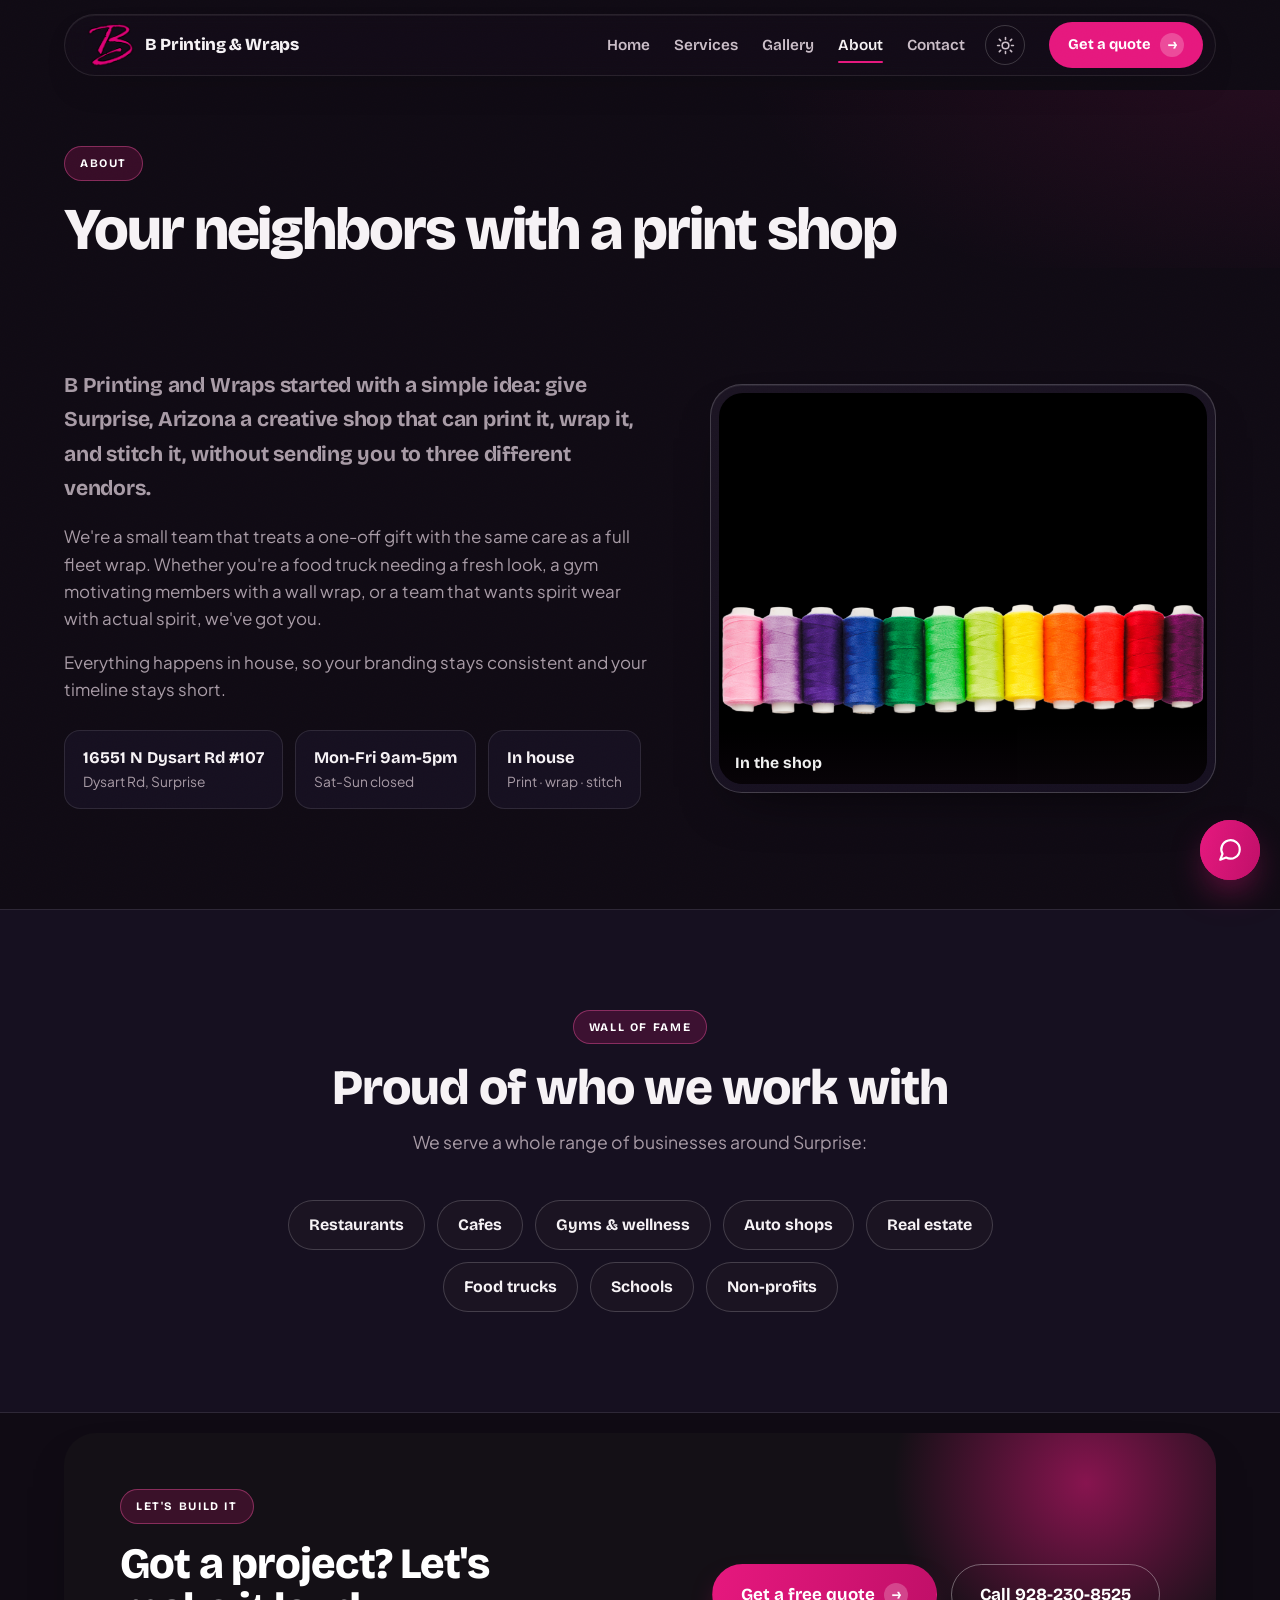
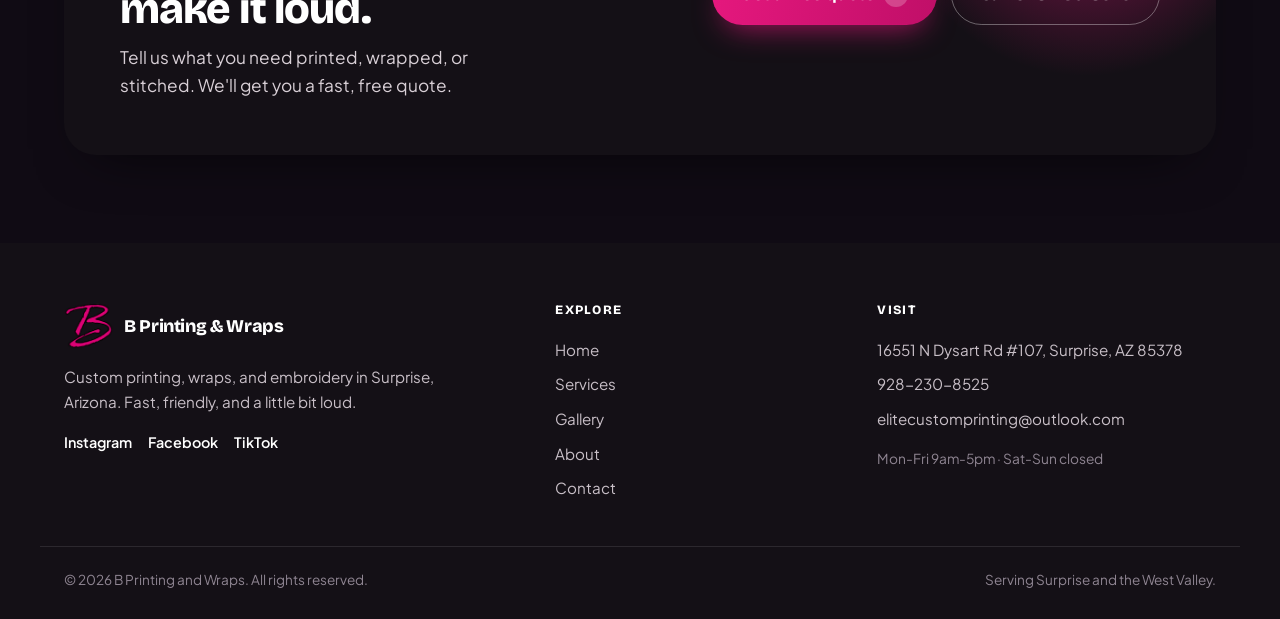
==== commit cbe10279: "Copy: cut repetitive 'local' sloganeering across the site + chatbot (kept address, Surprise/West Val" ====
--- a/about.html
+++ b/about.html
@@ -1,14 +1,14 @@
 <!doctype html><html lang="en"><head>
 <meta charset="utf-8"><meta name="viewport" content="width=device-width,initial-scale=1">
-<title>About | B Printing and Wraps</title><meta name="description" content="B Printing and Wraps is a local print, wrap, and embroidery shop in Surprise, Arizona. Meet the team behind the work.">
+<title>About | B Printing and Wraps</title><meta name="description" content="B Printing and Wraps is a print, wrap, and embroidery shop in Surprise, Arizona. Meet the team behind the work.">
 <link rel="canonical" href="https://bwraps1.com/about.html">
 <meta name="robots" content="index,follow">
-<meta property="og:title" content="About | B Printing and Wraps"><meta property="og:description" content="B Printing and Wraps is a local print, wrap, and embroidery shop in Surprise, Arizona. Meet the team behind the work.">
+<meta property="og:title" content="About | B Printing and Wraps"><meta property="og:description" content="B Printing and Wraps is a print, wrap, and embroidery shop in Surprise, Arizona. Meet the team behind the work.">
 <meta property="og:type" content="website"><meta property="og:url" content="https://bwraps1.com/about.html">
 <meta property="og:site_name" content="B Printing and Wraps"><meta property="og:image" content="https://bwraps1.com/assets/storefront.jpg">
 <meta property="og:locale" content="en_US"><meta name="theme-color" content="#e6187e">
 <meta name="twitter:card" content="summary_large_image">
-<meta name="twitter:title" content="About | B Printing and Wraps"><meta name="twitter:description" content="B Printing and Wraps is a local print, wrap, and embroidery shop in Surprise, Arizona. Meet the team behind the work.">
+<meta name="twitter:title" content="About | B Printing and Wraps"><meta name="twitter:description" content="B Printing and Wraps is a print, wrap, and embroidery shop in Surprise, Arizona. Meet the team behind the work.">
 <meta name="twitter:image" content="https://bwraps1.com/assets/storefront.jpg">
 <link rel="icon" href="assets/logo-az.png">
 <link rel="preconnect" href="https://fonts.googleapis.com">
@@ -33,7 +33,7 @@
 <section class="section"><div class="wrap about-in">
   <div class="about-copy reveal">
     <p class="lead">B Printing and Wraps started with a simple idea: give Surprise, Arizona a creative shop that can print it, wrap it, and stitch it, without sending you to three different vendors.</p>
-    <p>We're a local team that treats a one-off gift with the same care as a full fleet wrap. Whether you're a food truck needing a fresh look, a gym motivating members with a wall wrap, or a team that wants spirit wear with actual spirit, we've got you.</p>
+    <p>We're a small team that treats a one-off gift with the same care as a full fleet wrap. Whether you're a food truck needing a fresh look, a gym motivating members with a wall wrap, or a team that wants spirit wear with actual spirit, we've got you.</p>
     <p>Everything happens in house, so your branding stays consistent and your timeline stays short.</p>
     <div class="about-facts">
       <div><strong>16551 N Dysart Rd #107</strong><span>Dysart Rd, Surprise</span></div>
@@ -46,7 +46,7 @@
       <figcaption>In the shop</figcaption></figure></div></div>
 </div></section>
 <section class="section band"><div class="wrap">
-  <div class="sec-head center reveal"><span class="eyebrow">Wall of Fame</span><h2>Proud to work with local</h2>
+  <div class="sec-head center reveal"><span class="eyebrow">Wall of Fame</span><h2>Proud of who we work with</h2>
     <p>We serve a whole range of businesses around Surprise:</p></div>
   <div class="fame reveal"><span class="fame-chip">Restaurants</span><span class="fame-chip">Cafes</span><span class="fame-chip">Gyms & wellness</span><span class="fame-chip">Auto shops</span><span class="fame-chip">Real estate</span><span class="fame-chip">Food trucks</span><span class="fame-chip">Schools</span><span class="fame-chip">Non-profits</span></div>
 </div></section>
@@ -61,7 +61,7 @@
 </div></div></section><footer><div class="wrap foot-grid">
   <div class="foot-brand">
     <a class="brand brand-foot" href="index.html" aria-label="B Printing and Wraps home"><img src="assets/logo-mark.png" alt="" width="863" height="810"><span class="brand-name">B&nbsp;Printing&nbsp;&amp;&nbsp;Wraps</span></a>
-    <p>Custom printing, wraps, and embroidery in Surprise, Arizona. Local, fast, and a little bit loud.</p>
+    <p>Custom printing, wraps, and embroidery in Surprise, Arizona. Fast, friendly, and a little bit loud.</p>
     <div class="foot-social">
       <a href="https://www.instagram.com/bprinting_/" target="_blank" rel="noopener" aria-label="Instagram">Instagram</a>
       <a href="https://www.facebook.com/bprintingandwraps" target="_blank" rel="noopener" aria-label="Facebook">Facebook</a>
@@ -76,7 +76,7 @@
     <span class="foot-note">Mon-Fri 9am-5pm &middot; Sat-Sun closed</span>
   </div>
 </div>
-<div class="legal wrap"><span>&copy; 2026 B Printing and Wraps. All rights reserved.</span><span>Proudly local to Surprise, Arizona.</span></div>
+<div class="legal wrap"><span>&copy; 2026 B Printing and Wraps. All rights reserved.</span><span>Serving Surprise and the West Valley.</span></div>
 </footer>
 <div class="cw" id="cw">
   <div class="cw-nudge" id="cw-nudge" hidden>
@@ -103,4 +103,4 @@
   </div>
 </div>
 <script src="app.js?v=3"></script>
-<script src="chat.js?v=4"></script></body></html>+<script src="chat.js?v=6"></script></body></html>
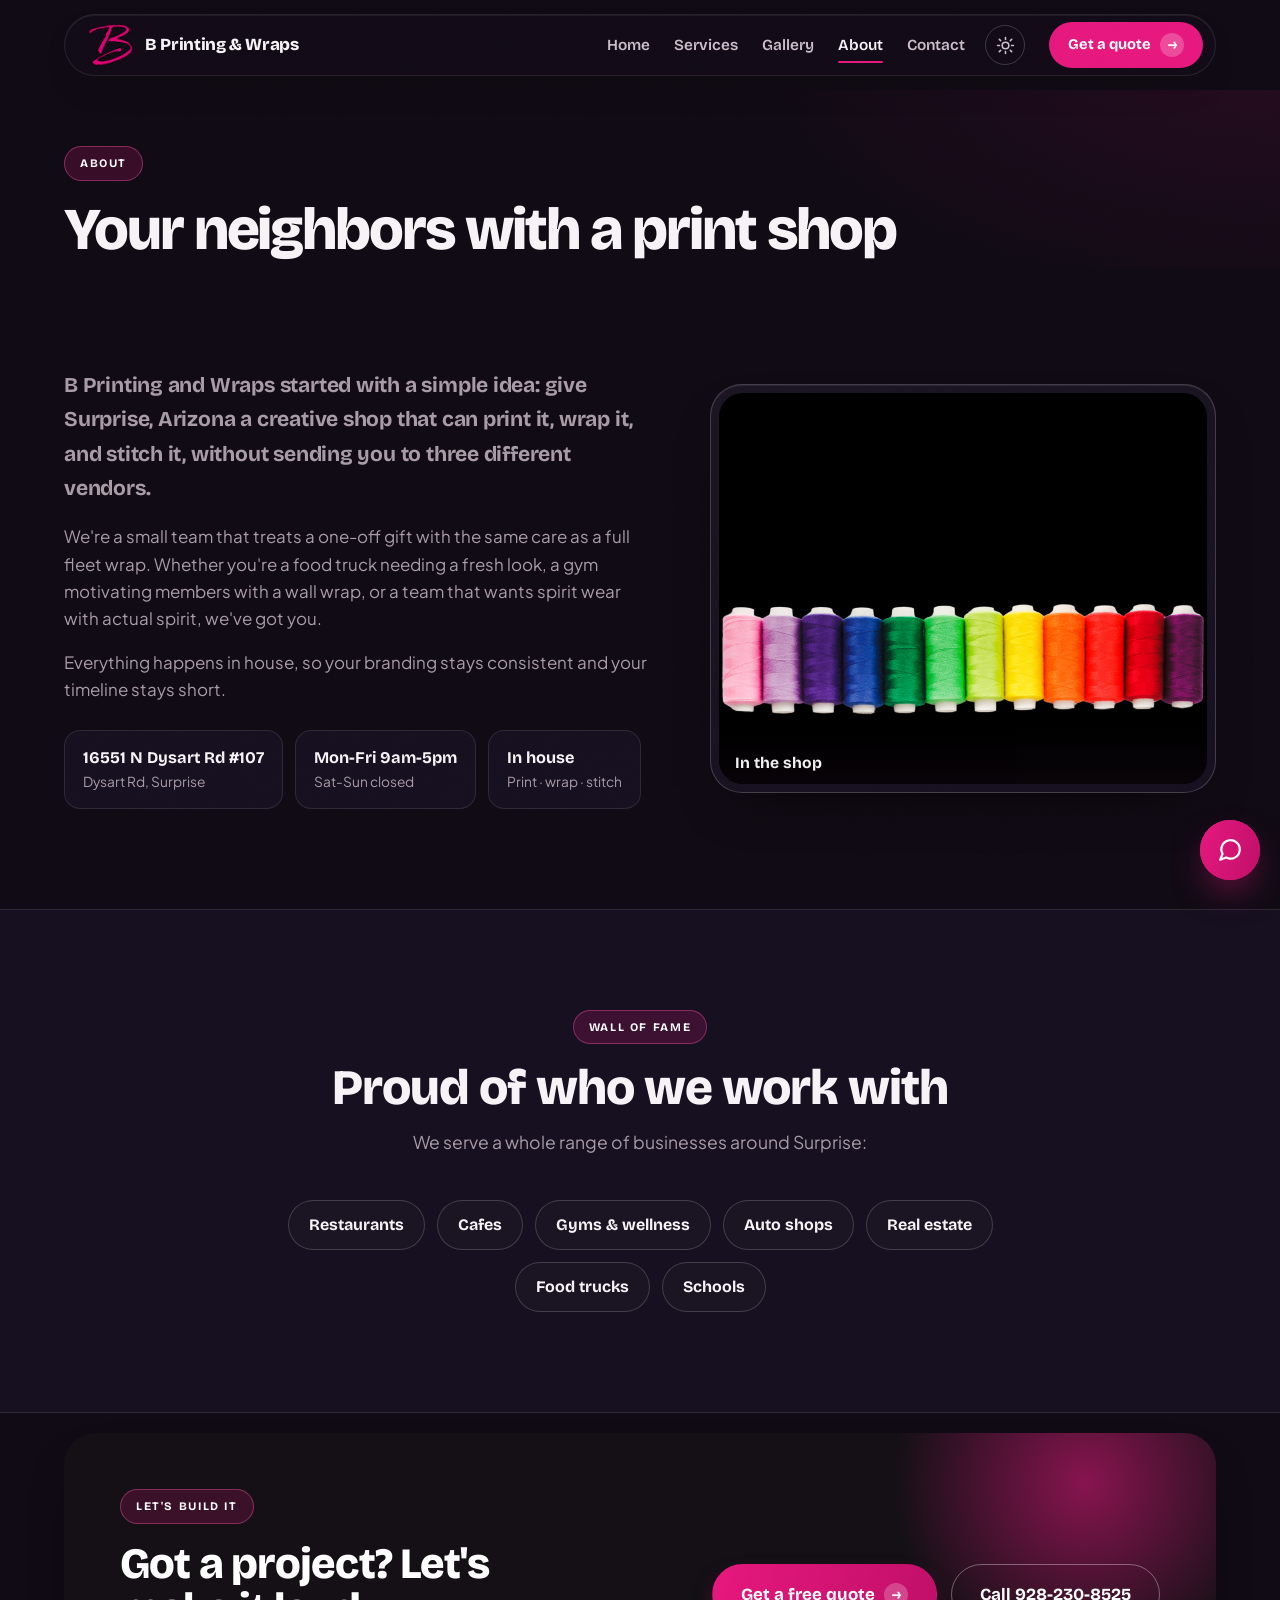
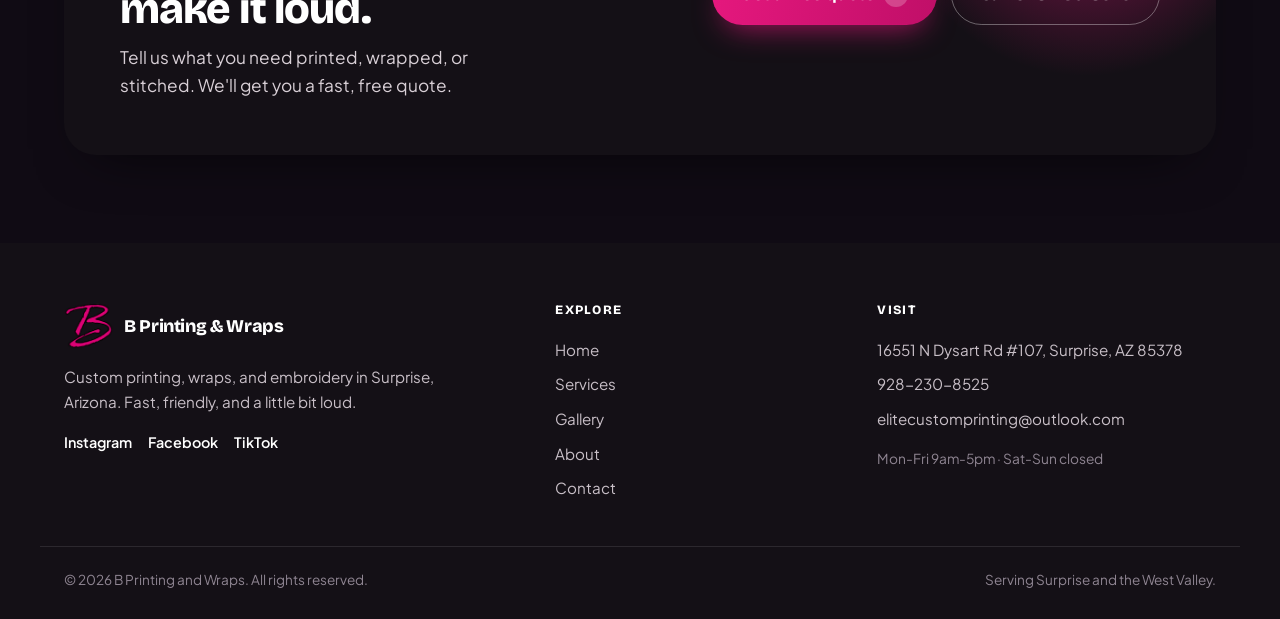
==== commit 73b9ced4: "About: drop lonely 'Non-profits' Wall-of-Fame chip so the 7 chips form a clean triangle (2/2/3) inst" ====
--- a/about.html
+++ b/about.html
@@ -15,7 +15,7 @@
 <link rel="preconnect" href="https://fonts.gstatic.com" crossorigin>
 <link href="https://fonts.googleapis.com/css2?family=Bricolage+Grotesque:opsz,wght@12..96,600;12..96,700;12..96,800&family=Plus+Jakarta+Sans:wght@400;500;600;700&display=swap" rel="stylesheet">
 <link rel="stylesheet" href="styles.css?v=26">
-<script type="application/ld+json">{"@context":"https://schema.org","@type":["LocalBusiness","Store"],"@id":"https://bwraps1.com/#business","name":"B Printing and Wraps","description":"Custom printing, wraps, and embroidery in Surprise, Arizona.","image":"https://bwraps1.com/assets/storefront.jpg","logo":"https://bwraps1.com/assets/logo-mark.png","url":"https://bwraps1.com/","telephone":"+19282308525","email":"elitecustomprinting@outlook.com","priceRange":"$$","address":{"@type":"PostalAddress","streetAddress":"16551 N Dysart Rd #107","addressLocality":"Surprise","addressRegion":"AZ","postalCode":"85378","addressCountry":"US"},"areaServed":{"@type":"City","name":"Surprise"},"hasMap":"https://maps.app.goo.gl/eGQwKDuvYefatZDTA","openingHoursSpecification":[{"@type":"OpeningHoursSpecification","dayOfWeek":["Monday","Tuesday","Wednesday","Thursday","Friday"],"opens":"09:00","closes":"17:00"}],"sameAs":["https://www.instagram.com/bprinting_/","https://www.facebook.com/bprintingandwraps","https://www.tiktok.com/@luckstitch"],"aggregateRating":{"@type":"AggregateRating","ratingValue":"5.0","reviewCount":"20"}}</script>
+<script type="application/ld+json">{"@context":"https://schema.org","@type":["LocalBusiness","Store"],"@id":"https://bwraps1.com/#business","name":"B Printing and Wraps","description":"Custom printing, wraps, and embroidery in Surprise, Arizona.","image":"https://bwraps1.com/assets/storefront.jpg","logo":"https://bwraps1.com/assets/logo-mark.png","url":"https://bwraps1.com/","telephone":"+19282308525","email":"elitecustomprinting@outlook.com","priceRange":"$$","address":{"@type":"PostalAddress","streetAddress":"16551 N Dysart Rd #107","addressLocality":"Surprise","addressRegion":"AZ","postalCode":"85378","addressCountry":"US"},"areaServed":{"@type":"City","name":"Surprise"},"hasMap":"https://maps.app.goo.gl/eGQwKDuvYefatZDTA","openingHoursSpecification":[{"@type":"OpeningHoursSpecification","dayOfWeek":["Monday","Tuesday","Wednesday","Thursday","Friday"],"opens":"09:00","closes":"17:00"}],"sameAs":["https://www.instagram.com/bprinting_/","https://www.facebook.com/bprintingandwraps","https://www.tiktok.com/@luckstitch"],"aggregateRating":{"@type":"AggregateRating","ratingValue":"5.0","reviewCount":"50"}}</script>
 <script>(function(){try{var t=localStorage.getItem("theme")||"dark";document.documentElement.setAttribute("data-theme",t);}catch(e){}})();</script>
 </head><body class="about">
 <a class="skip" href="#main">Skip to content</a><div class="nav-shell"><header class="nav"><div class="nav-in">
@@ -48,7 +48,7 @@
 <section class="section band"><div class="wrap">
   <div class="sec-head center reveal"><span class="eyebrow">Wall of Fame</span><h2>Proud of who we work with</h2>
     <p>We serve a whole range of businesses around Surprise:</p></div>
-  <div class="fame reveal"><span class="fame-chip">Restaurants</span><span class="fame-chip">Cafes</span><span class="fame-chip">Gyms & wellness</span><span class="fame-chip">Auto shops</span><span class="fame-chip">Real estate</span><span class="fame-chip">Food trucks</span><span class="fame-chip">Schools</span><span class="fame-chip">Non-profits</span></div>
+  <div class="fame reveal"><span class="fame-chip">Restaurants</span><span class="fame-chip">Cafes</span><span class="fame-chip">Gyms & wellness</span><span class="fame-chip">Auto shops</span><span class="fame-chip">Real estate</span><span class="fame-chip">Food trucks</span><span class="fame-chip">Schools</span></div>
 </div></section>
 </main><section class="cta-band"><div class="wrap"><div class="cta-card reveal">
   <div class="cta-copy">
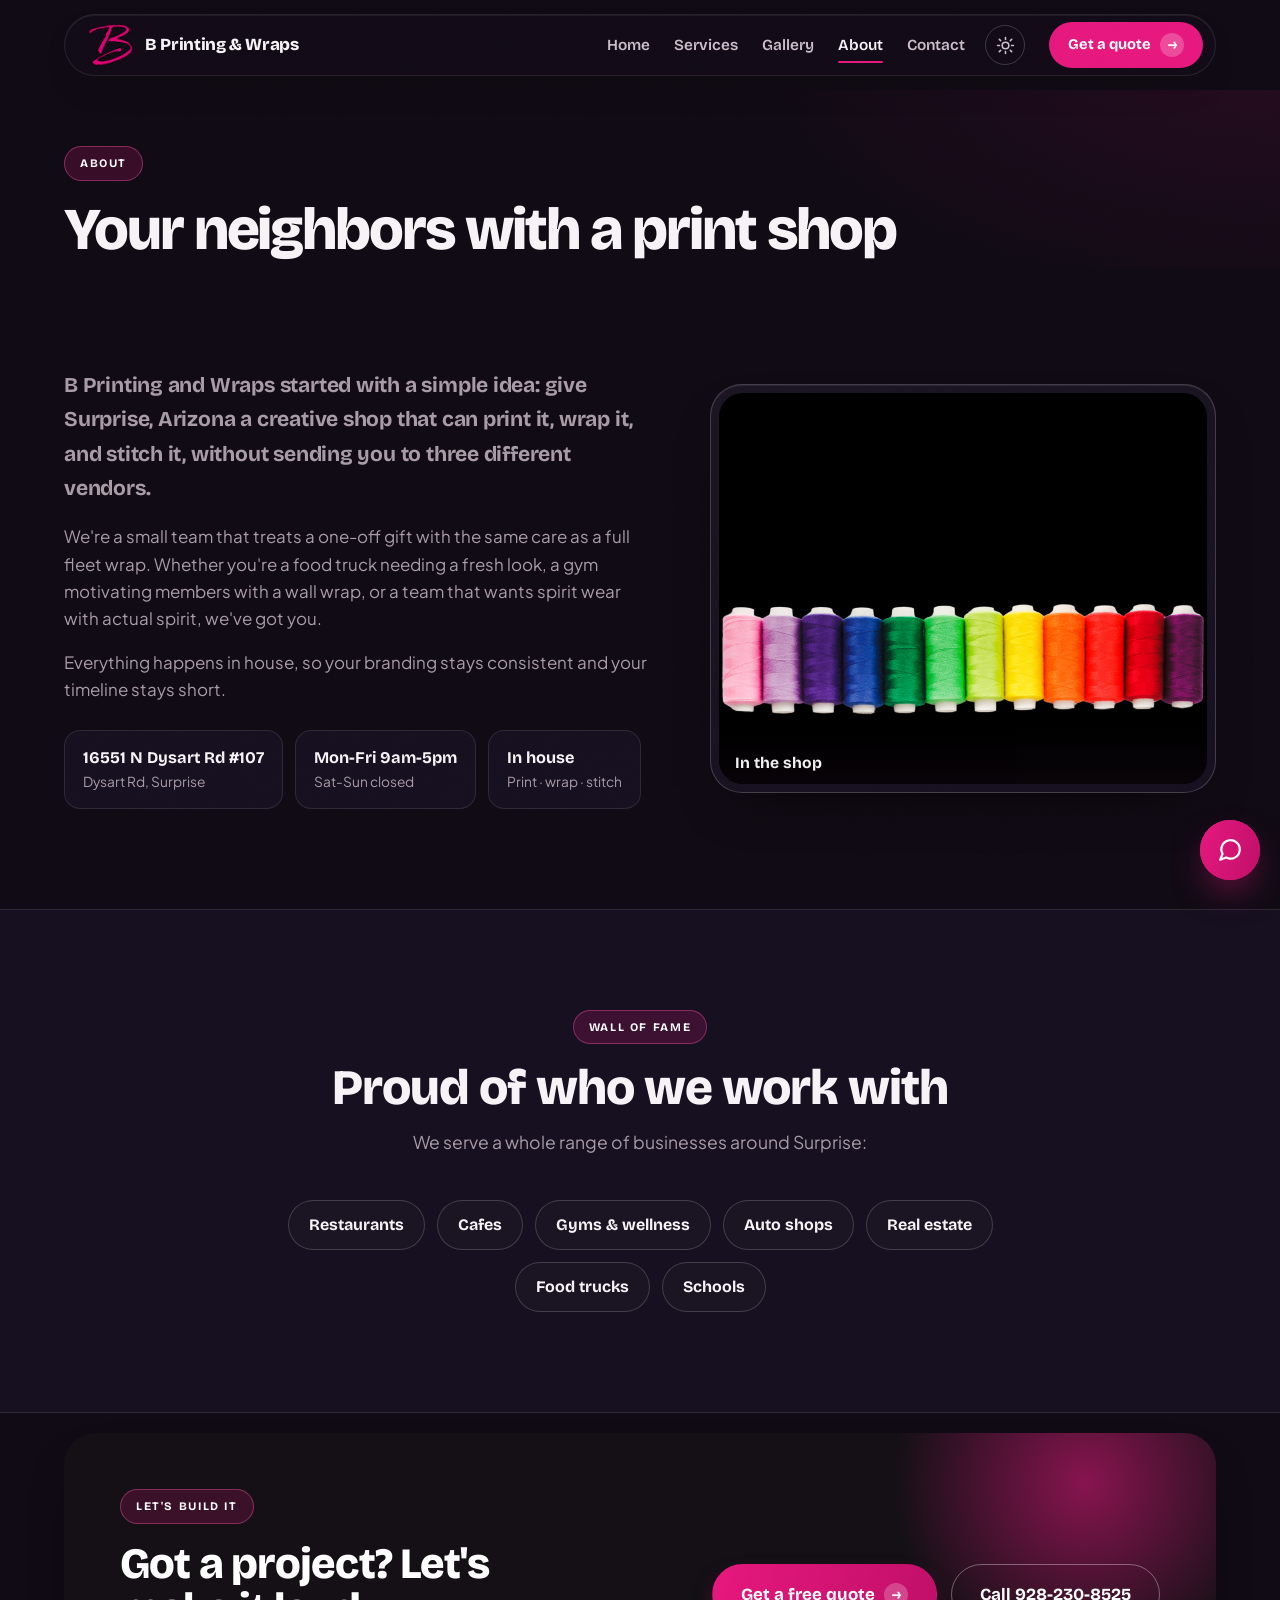
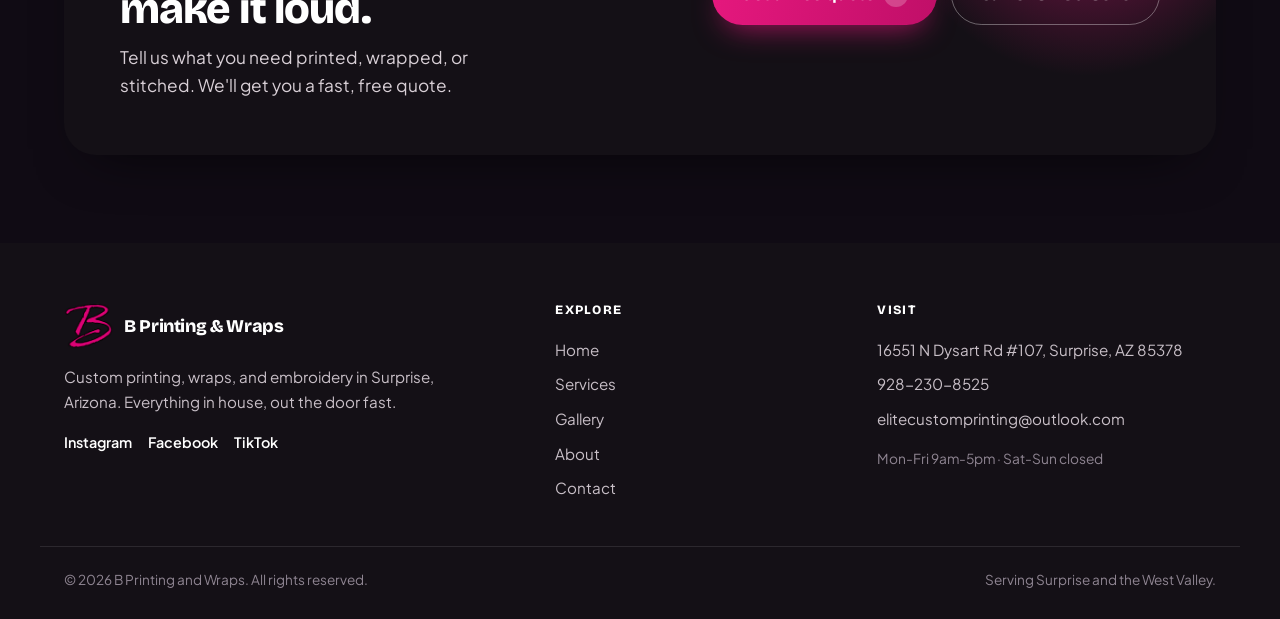
==== commit 39a7d851: "Footer: replace cheesy 'Fast, friendly, and a little bit loud' with 'Everything in house, out the do" ====
--- a/about.html
+++ b/about.html
@@ -14,7 +14,7 @@
 <link rel="preconnect" href="https://fonts.googleapis.com">
 <link rel="preconnect" href="https://fonts.gstatic.com" crossorigin>
 <link href="https://fonts.googleapis.com/css2?family=Bricolage+Grotesque:opsz,wght@12..96,600;12..96,700;12..96,800&family=Plus+Jakarta+Sans:wght@400;500;600;700&display=swap" rel="stylesheet">
-<link rel="stylesheet" href="styles.css?v=26">
+<link rel="stylesheet" href="styles.css?v=27">
 <script type="application/ld+json">{"@context":"https://schema.org","@type":["LocalBusiness","Store"],"@id":"https://bwraps1.com/#business","name":"B Printing and Wraps","description":"Custom printing, wraps, and embroidery in Surprise, Arizona.","image":"https://bwraps1.com/assets/storefront.jpg","logo":"https://bwraps1.com/assets/logo-mark.png","url":"https://bwraps1.com/","telephone":"+19282308525","email":"elitecustomprinting@outlook.com","priceRange":"$$","address":{"@type":"PostalAddress","streetAddress":"16551 N Dysart Rd #107","addressLocality":"Surprise","addressRegion":"AZ","postalCode":"85378","addressCountry":"US"},"areaServed":{"@type":"City","name":"Surprise"},"hasMap":"https://maps.app.goo.gl/eGQwKDuvYefatZDTA","openingHoursSpecification":[{"@type":"OpeningHoursSpecification","dayOfWeek":["Monday","Tuesday","Wednesday","Thursday","Friday"],"opens":"09:00","closes":"17:00"}],"sameAs":["https://www.instagram.com/bprinting_/","https://www.facebook.com/bprintingandwraps","https://www.tiktok.com/@luckstitch"],"aggregateRating":{"@type":"AggregateRating","ratingValue":"5.0","reviewCount":"50"}}</script>
 <script>(function(){try{var t=localStorage.getItem("theme")||"dark";document.documentElement.setAttribute("data-theme",t);}catch(e){}})();</script>
 </head><body class="about">
@@ -61,7 +61,7 @@
 </div></div></section><footer><div class="wrap foot-grid">
   <div class="foot-brand">
     <a class="brand brand-foot" href="index.html" aria-label="B Printing and Wraps home"><img src="assets/logo-mark.png" alt="" width="863" height="810"><span class="brand-name">B&nbsp;Printing&nbsp;&amp;&nbsp;Wraps</span></a>
-    <p>Custom printing, wraps, and embroidery in Surprise, Arizona. Fast, friendly, and a little bit loud.</p>
+    <p>Custom printing, wraps, and embroidery in Surprise, Arizona. Everything in house, out the door fast.</p>
     <div class="foot-social">
       <a href="https://www.instagram.com/bprinting_/" target="_blank" rel="noopener" aria-label="Instagram">Instagram</a>
       <a href="https://www.facebook.com/bprintingandwraps" target="_blank" rel="noopener" aria-label="Facebook">Facebook</a>
--- a/styles.css
+++ b/styles.css
@@ -309,6 +309,7 @@
 .big-phone{font-family:var(--disp);font-weight:800;font-size:1.5rem;color:var(--pink-deep)}
 .cside-social{display:flex;flex-direction:column;gap:6px}
 .cside-social a,.cside-card>a{color:var(--pink-deep);font-weight:600;font-size:.96rem}
+.cside-addr{display:block;margin-bottom:8px}   /* address on its own line so "Get directions" breaks below it */
 .map-sec{margin-top:8px}
 .map-sec iframe{width:100%;height:380px;border:0;display:block;filter:grayscale(.2)}
 
